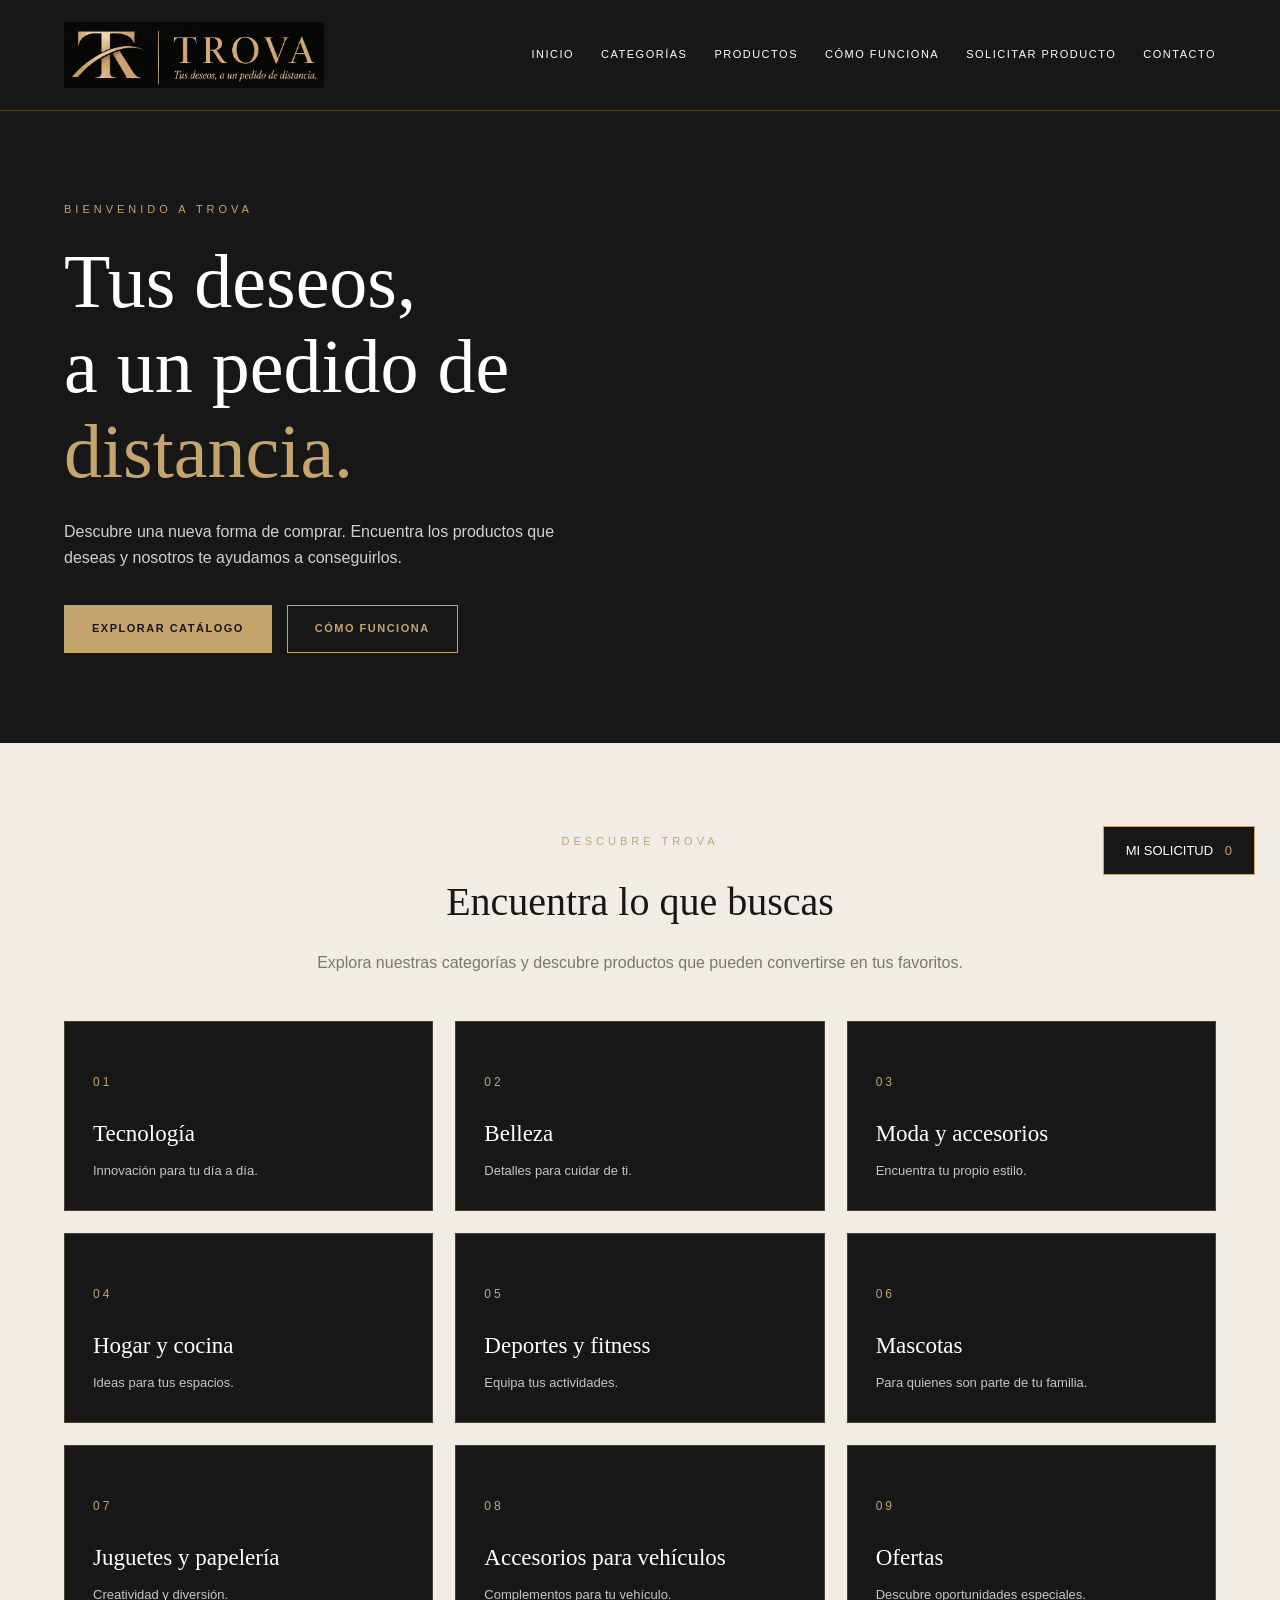
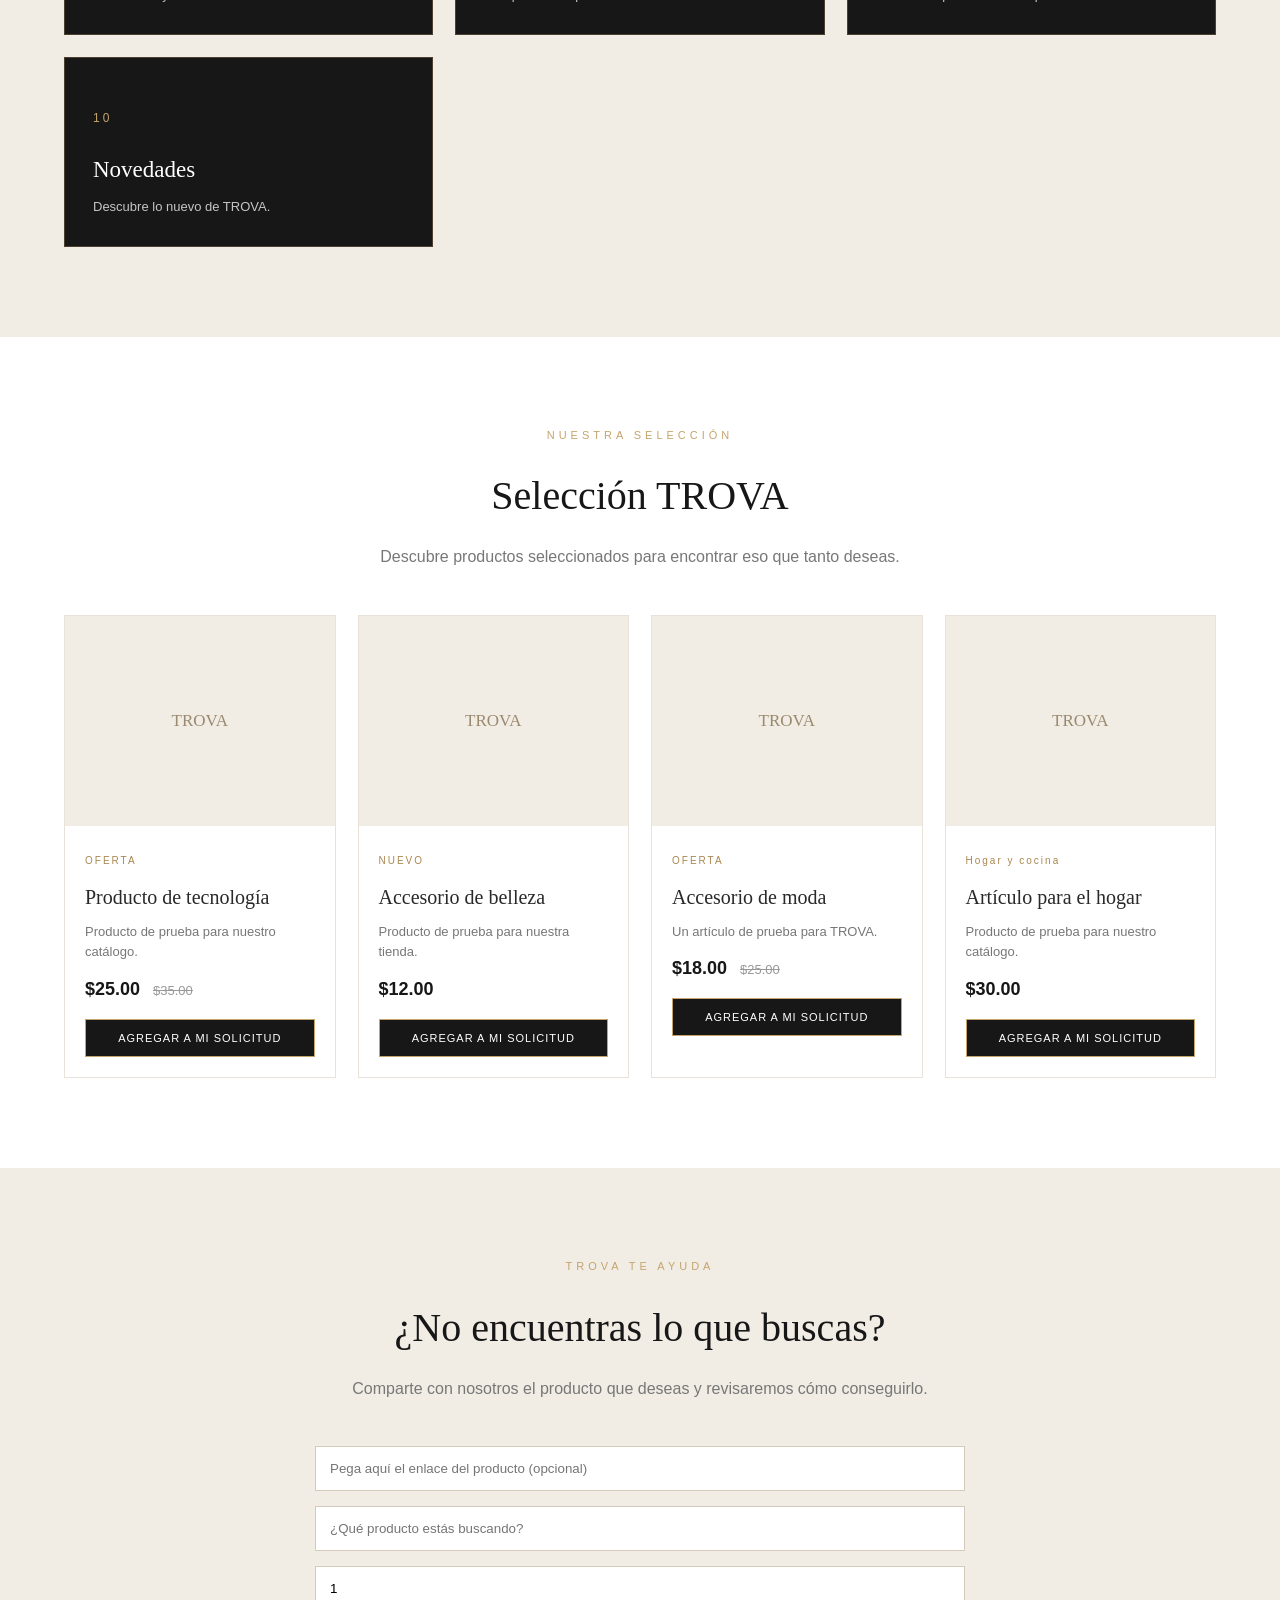
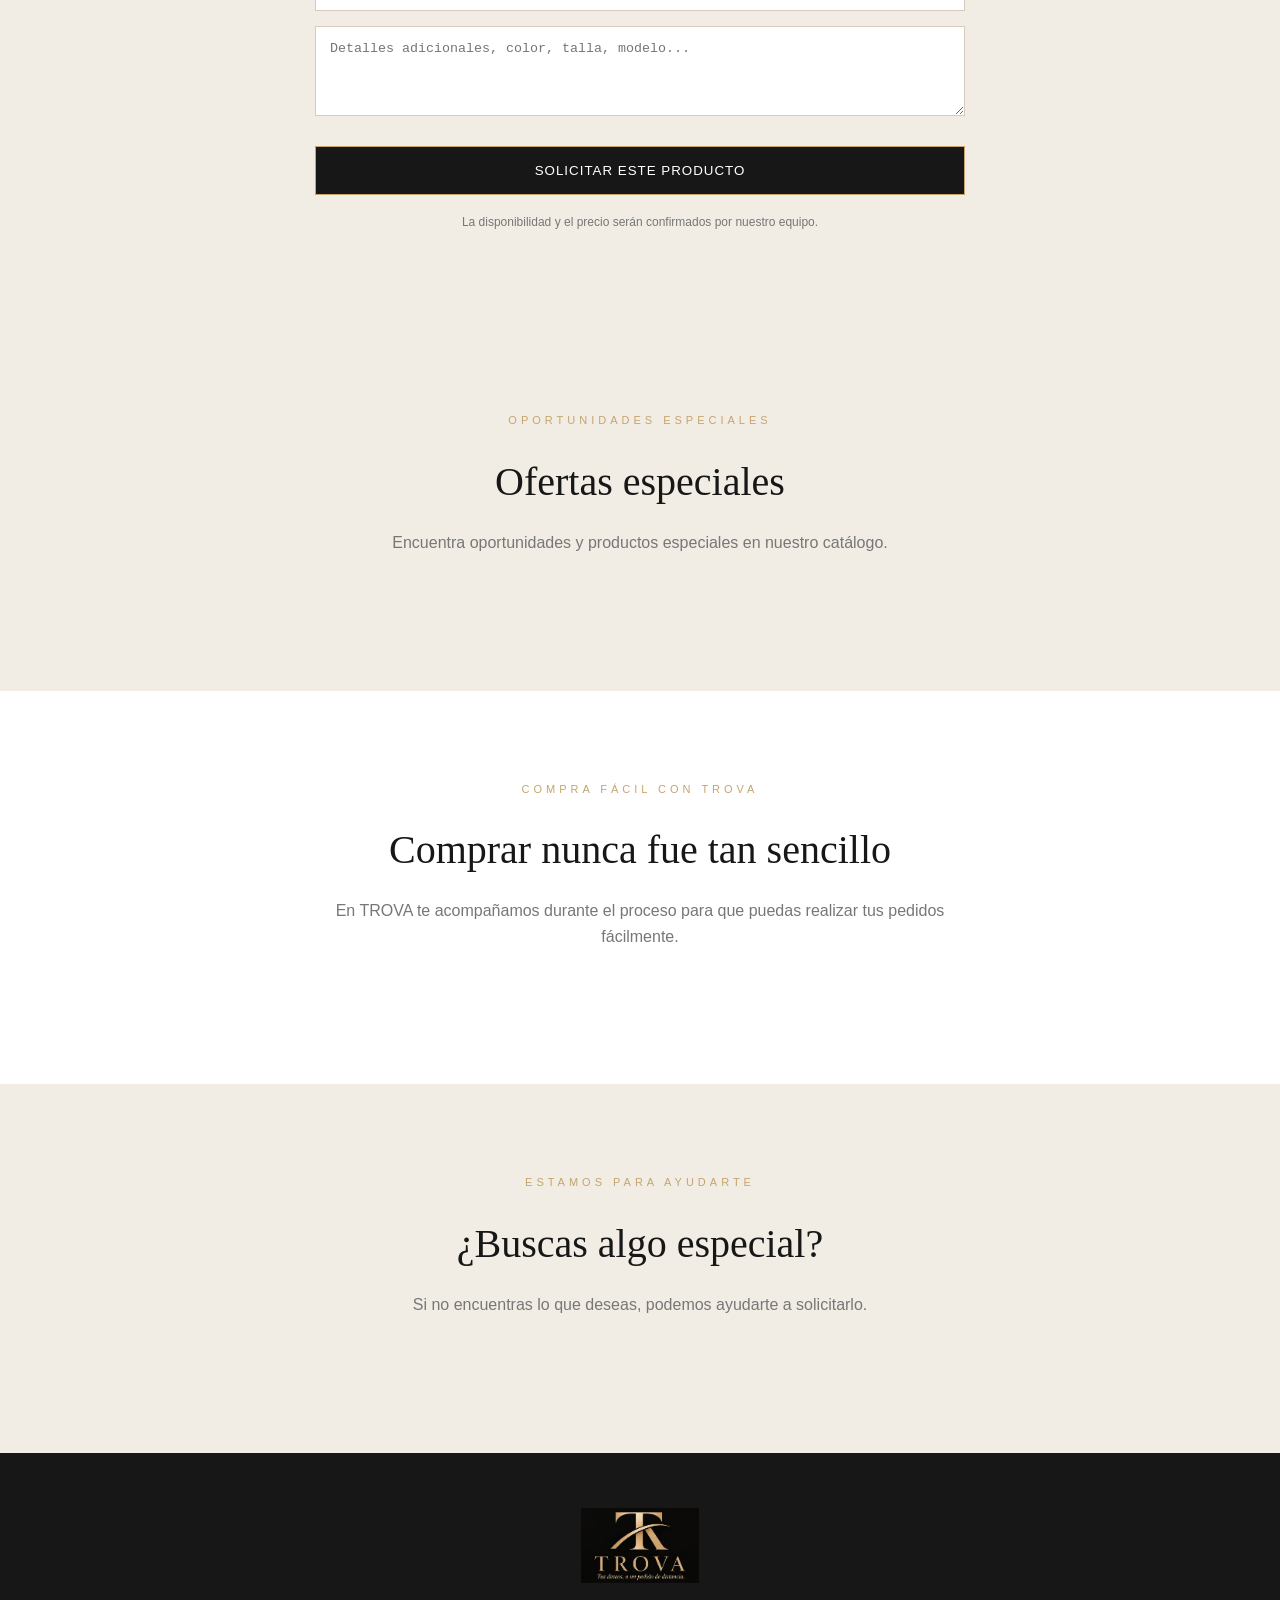
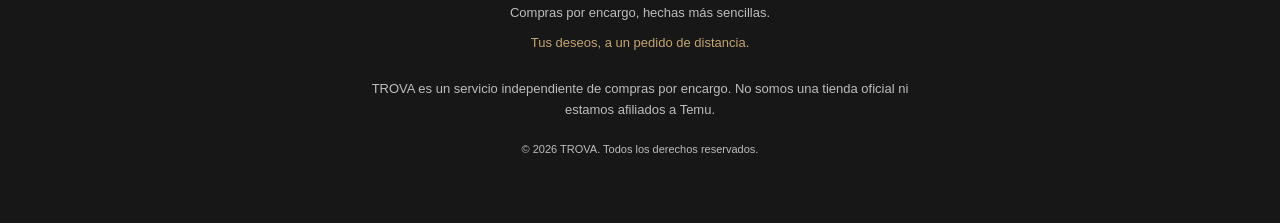
==== index.html @ 0fc74d9e "Add files via upload" ====
<!DOCTYPE html>
<html lang="es">

<head>
    <meta charset="UTF-8">
    <meta name="viewport" content="width=device-width, initial-scale=1.0">

    <title>TROVA | Tus deseos, a un pedido de distancia.</title>

    <meta name="description" content="TROVA hace realidad tus compras por encargo. Encuentra lo que deseas y nosotros te ayudamos a conseguirlo.">

    <meta name="theme-color" content="#171717">

    <link rel="stylesheet" href="css/style.css">

    <!-- SISTEMA PRINCIPAL -->
    <script src="js/main.js" defer></script>

    <!-- SOLICITUDES DE PRODUCTOS EXTERNOS -->
    <script src="js/solicitud-externa.js" defer></script>
</head>

<body>

    <!-- ENCABEZADO -->
    <header class="encabezado">

        <div class="contenedor encabezado-contenido">

            <a href="#inicio" class="logo">
                <img
                    class="logo-imagen"
                    src="assets/logos/logo-horizontal.jpeg"
                    alt="TROVA"
                >
            </a>

            <nav class="navegacion">

                <a href="#inicio">INICIO</a>

                <a href="#categorias">CATEGORÍAS</a>

                <a href="#productos">PRODUCTOS</a>

                <a href="#como-funciona">CÓMO FUNCIONA</a>

                <a href="#solicitar-producto">SOLICITAR PRODUCTO</a>

                <a href="#contacto">CONTACTO</a>

            </nav>

        </div>

    </header>


    <main>

        <!-- PORTADA PRINCIPAL -->
        <section class="portada" id="inicio">

            <div class="contenedor">

                <div class="portada-contenido">

                    <p class="portada-etiqueta">
                        BIENVENIDO A TROVA
                    </p>

                    <h1>
                        Tus deseos,<br>
                        a un pedido de <span>distancia.</span>
                    </h1>

                    <p class="portada-descripcion">
                        Descubre una nueva forma de comprar.
                        Encuentra los productos que deseas y
                        nosotros te ayudamos a conseguirlos.
                    </p>

                    <div class="portada-botones">

                        <a href="#categorias" class="boton boton-dorado">
                            EXPLORAR CATÁLOGO
                        </a>

                        <a href="#como-funciona" class="boton boton-contorno">
                            CÓMO FUNCIONA
                        </a>

                    </div>

                </div>

            </div>

        </section>


        <!-- CATEGORÍAS -->
        <section class="seccion seccion-crema" id="categorias">

            <div class="contenedor">

                <p class="etiqueta-seccion">
                    DESCUBRE TROVA
                </p>

                <h2 class="titulo-seccion">
                    Encuentra lo que buscas
                </h2>

                <p class="subtitulo-seccion">
                    Explora nuestras categorías y descubre
                    productos que pueden convertirse en tus favoritos.
                </p>

                <div class="categorias-contenido">

                    <a href="catalogo.html?categoria=tecnologia" class="categoria-card">
                        <span class="categoria-numero">01</span>
                        <h3>Tecnología</h3>
                        <p>Innovación para tu día a día.</p>
                    </a>

                    <a href="catalogo.html?categoria=belleza" class="categoria-card">
                        <span class="categoria-numero">02</span>
                        <h3>Belleza</h3>
                        <p>Detalles para cuidar de ti.</p>
                    </a>

                    <a href="catalogo.html?categoria=moda" class="categoria-card">
                        <span class="categoria-numero">03</span>
                        <h3>Moda y accesorios</h3>
                        <p>Encuentra tu propio estilo.</p>
                    </a>

                    <a href="catalogo.html?categoria=hogar" class="categoria-card">
                        <span class="categoria-numero">04</span>
                        <h3>Hogar y cocina</h3>
                        <p>Ideas para tus espacios.</p>
                    </a>

                    <a href="catalogo.html?categoria=deportes" class="categoria-card">
                        <span class="categoria-numero">05</span>
                        <h3>Deportes y fitness</h3>
                        <p>Equipa tus actividades.</p>
                    </a>

                    <a href="catalogo.html?categoria=mascotas" class="categoria-card">
                        <span class="categoria-numero">06</span>
                        <h3>Mascotas</h3>
                        <p>Para quienes son parte de tu familia.</p>
                    </a>

                    <a href="catalogo.html?categoria=juguetes" class="categoria-card">
                        <span class="categoria-numero">07</span>
                        <h3>Juguetes y papelería</h3>
                        <p>Creatividad y diversión.</p>
                    </a>

                    <a href="catalogo.html?categoria=vehiculos" class="categoria-card">
                        <span class="categoria-numero">08</span>
                        <h3>Accesorios para vehículos</h3>
                        <p>Complementos para tu vehículo.</p>
                    </a>

                    <a href="catalogo.html?categoria=ofertas" class="categoria-card">
                        <span class="categoria-numero">09</span>
                        <h3>Ofertas</h3>
                        <p>Descubre oportunidades especiales.</p>
                    </a>

                    <a href="catalogo.html?categoria=novedades" class="categoria-card">
                        <span class="categoria-numero">10</span>
                        <h3>Novedades</h3>
                        <p>Descubre lo nuevo de TROVA.</p>
                    </a>

                </div>

            </div>

        </section>


        <!-- PRODUCTOS DESTACADOS -->
        <section class="seccion" id="productos">

            <div class="contenedor">

                <p class="etiqueta-seccion">
                    NUESTRA SELECCIÓN
                </p>

                <h2 class="titulo-seccion">
                    Selección TROVA
                </h2>

                <p class="subtitulo-seccion">
                    Descubre productos seleccionados para encontrar
                    eso que tanto deseas.
                </p>

                <div class="productos-contenido"></div>

            </div>

        </section>


        <!-- OFERTAS -->
        <section class="seccion seccion-crema" id="ofertas">

            <div class="contenedor">

                <p class="etiqueta-seccion">
                    OPORTUNIDADES ESPECIALES
                </p>

                <h2 class="titulo-seccion">
                    Ofertas especiales
                </h2>

                <p class="subtitulo-seccion">
                    Encuentra oportunidades y productos especiales
                    en nuestro catálogo.
                </p>

                <div class="ofertas-contenido"></div>

            </div>

        </section>


        <!-- CÓMO FUNCIONA -->
        <section class="seccion" id="como-funciona">

            <div class="contenedor">

                <p class="etiqueta-seccion">
                    COMPRA FÁCIL CON TROVA
                </p>

                <h2 class="titulo-seccion">
                    Comprar nunca fue tan sencillo
                </h2>

                <p class="subtitulo-seccion">
                    En TROVA te acompañamos durante el proceso
                    para que puedas realizar tus pedidos fácilmente.
                </p>

                <div class="proceso-contenido"></div>

            </div>

        </section>


        <!-- CONTACTO -->
        <section class="seccion seccion-crema" id="contacto">

            <div class="contenedor">

                <p class="etiqueta-seccion">
                    ESTAMOS PARA AYUDARTE
                </p>

                <h2 class="titulo-seccion">
                    ¿Buscas algo especial?
                </h2>

                <p class="subtitulo-seccion">
                    Si no encuentras lo que deseas, podemos ayudarte
                    a solicitarlo.
                </p>

                <div class="contacto-contenido"></div>

            </div>

        </section>

    </main>


    <!-- PIE DE PÁGINA -->
    <footer class="pie-pagina">

        <div class="contenedor">

            <div class="pie-logo">

                <img
                    src="assets/logos/logo-secundario.jpeg"
                    alt="TROVA"
                >

            </div>

            <p>
                Compras por encargo, hechas más sencillas.
            </p>

            <p class="eslogan">
                Tus deseos, a un pedido de distancia.
            </p>

            <p class="aviso-comercial">
                TROVA es un servicio independiente de compras por encargo.
                No somos una tienda oficial ni estamos afiliados a Temu.
            </p>

            <p class="derechos">
                © 2026 TROVA. Todos los derechos reservados.
            </p>

        </div>

    </footer>

</body>

</html>
---- css/style.css ----
:root {
    --negro: #171717;
    --dorado: #C5A46D;
    --crema: #F1EDE5;
    --blanco: #FFFFFF;
    --texto: #292929;
    --gris: #777777;

    --fuente-principal: 'Segoe UI', Arial, sans-serif;
    --fuente-editorial: Georgia, serif;
}

* {
    margin: 0;
    padding: 0;
    box-sizing: border-box;
}

html {
    scroll-behavior: smooth;
}

body {
    font-family: var(--fuente-principal);
    background: var(--blanco);
    color: var(--texto);
    line-height: 1.6;
}

a {
    text-decoration: none;
    color: inherit;
}

img {
    max-width: 100%;
}

.contenedor {
    width: 90%;
    max-width: 1250px;
    margin: 0 auto;
}

/* ENCABEZADO */

.encabezado {
    background: var(--negro);
    color: var(--blanco);
    border-bottom: 1px solid rgba(197, 164, 109, 0.35);
    position: relative;
    z-index: 10;
}

.encabezado-contenido {
    min-height: 110px;
    display: flex;
    align-items: center;
    justify-content: space-between;
    gap: 30px;
}

/* LOGOTIPO */

.logo {
    display: flex;
    align-items: center;
    flex-shrink: 0;
}

.logo-imagen {
    display: block;
    width: 260px;
    max-width: 100%;
    height: 85px;
    object-fit: contain;
    object-position: left center;
}

/* NAVEGACIÓN */

.navegacion {
    display: flex;
    align-items: center;
    gap: 27px;
}

.navegacion a {
    font-size: 11px;
    letter-spacing: 1.5px;
    color: var(--blanco);
    transition: color 0.3s ease;
}

.navegacion a:hover {
    color: var(--dorado);
}

/* PORTADA */

.portada {
    background: var(--negro);
    color: var(--blanco);
    min-height: 570px;
    display: flex;
    align-items: center;
    padding: 90px 0;
}

.portada-contenido {
    max-width: 720px;
}

.portada-etiqueta,
.etiqueta-seccion {
    color: var(--dorado);
    font-size: 11px;
    letter-spacing: 4px;
    margin-bottom: 20px;
    text-align: center;
}

.portada-etiqueta {
    text-align: left;
}

.portada h1 {
    font-family: var(--fuente-editorial);
    font-size: clamp(43px, 6vw, 76px);
    font-weight: 400;
    line-height: 1.12;
    margin-bottom: 25px;
}

.portada h1 span {
    color: var(--dorado);
}

.portada-descripcion {
    color: #D0D0D0;
    font-size: 16px;
    max-width: 520px;
    margin-bottom: 35px;
}

.portada-botones {
    display: flex;
    flex-wrap: wrap;
    gap: 15px;
}

/* BOTONES */

.boton {
    display: inline-block;
    padding: 14px 27px;
    border: 1px solid var(--dorado);
    font-size: 11px;
    font-weight: 600;
    letter-spacing: 1.5px;
    transition: all 0.3s ease;
}

.boton-dorado {
    background: var(--dorado);
    color: var(--negro);
}

.boton-dorado:hover {
    background: transparent;
    color: var(--dorado);
}

.boton-contorno {
    color: var(--dorado);
    background: transparent;
}

.boton-contorno:hover {
    background: var(--dorado);
    color: var(--negro);
}

/* SECCIONES */

.seccion {
    padding: 90px 0;
}

.seccion-crema {
    background: var(--crema);
}

.titulo-seccion {
    font-family: var(--fuente-editorial);
    font-size: 40px;
    font-weight: 400;
    text-align: center;
    color: var(--negro);
    margin-bottom: 16px;
}

.subtitulo-seccion {
    color: var(--gris);
    text-align: center;
    max-width: 650px;
    margin: 0 auto 45px;
}

/* CATEGORÍAS */

.categorias-contenido {
    display: grid;
    grid-template-columns: repeat(3, 1fr);
    gap: 22px;
}

.categoria-card {
    display: flex;
    flex-direction: column;
    justify-content: flex-end;
    min-height: 190px;
    padding: 28px;
    background: var(--negro);
    color: var(--blanco);
    border: 1px solid rgba(197, 164, 109, 0.3);
    transition: transform 0.3s ease, border-color 0.3s ease;
}

.categoria-card:hover {
    transform: translateY(-5px);
    border-color: var(--dorado);
}

.categoria-numero {
    color: var(--dorado);
    font-size: 12px;
    letter-spacing: 3px;
    margin-bottom: 24px;
}

.categoria-card h3 {
    font-family: var(--fuente-editorial);
    font-size: 23px;
    font-weight: 400;
    margin-bottom: 8px;
}

.categoria-card p {
    color: #C5C5C5;
    font-size: 13px;
}

/* PRODUCTOS Y OFERTAS */

.productos-contenido,
.ofertas-contenido,
.proceso-contenido,
.contacto-contenido {
    width: 100%;
}

/* PIE DE PÁGINA */

.pie-pagina {
    background: var(--negro);
    color: var(--blanco);
    padding: 55px 0;
    text-align: center;
}

.pie-logo {
    margin-bottom: 20px;
}

.pie-logo img {
    display: block;
    max-width: 190px;
    max-height: 75px;
    width: auto;
    margin: 0 auto;
    object-fit: contain;
}

.pie-pagina p {
    color: #BDBDBD;
    font-size: 13px;
    margin-bottom: 10px;
}

.pie-pagina .eslogan {
    color: var(--dorado);
    margin-bottom: 25px;
}

.pie-pagina .aviso-comercial {
    max-width: 550px;
    margin: 0 auto 20px;
}

.pie-pagina .derechos {
    font-size: 11px;
}

/* TABLETS Y CELULARES */

@media (max-width: 768px) {

    .encabezado-contenido {
        flex-direction: column;
        justify-content: center;
        padding: 18px 0;
        gap: 18px;
    }

    .logo-imagen {
        width: 210px;
        height: 70px;
    }

    .navegacion {
        justify-content: center;
        flex-wrap: wrap;
        gap: 14px 20px;
    }

    .navegacion a {
        font-size: 10px;
    }

    .portada {
        min-height: 480px;
        padding: 65px 0;
    }

    .portada h1 {
        font-size: 43px;
    }

    .portada-botones {
        flex-direction: column;
        align-items: flex-start;
    }

    .seccion {
        padding: 65px 0;
    }

    .titulo-seccion {
        font-size: 31px;
    }

    .categorias-contenido {
        grid-template-columns: repeat(2, 1fr);
        gap: 14px;
    }

    .categoria-card {
        min-height: 165px;
        padding: 20px;
    }

    .categoria-card h3 {
        font-size: 19px;
    }
}

@media (max-width: 420px) {

    .portada h1 {
        font-size: 36px;
    }

    .navegacion {
        gap: 12px;
    }

    .categorias-contenido {
        grid-template-columns: 1fr;
    }
}
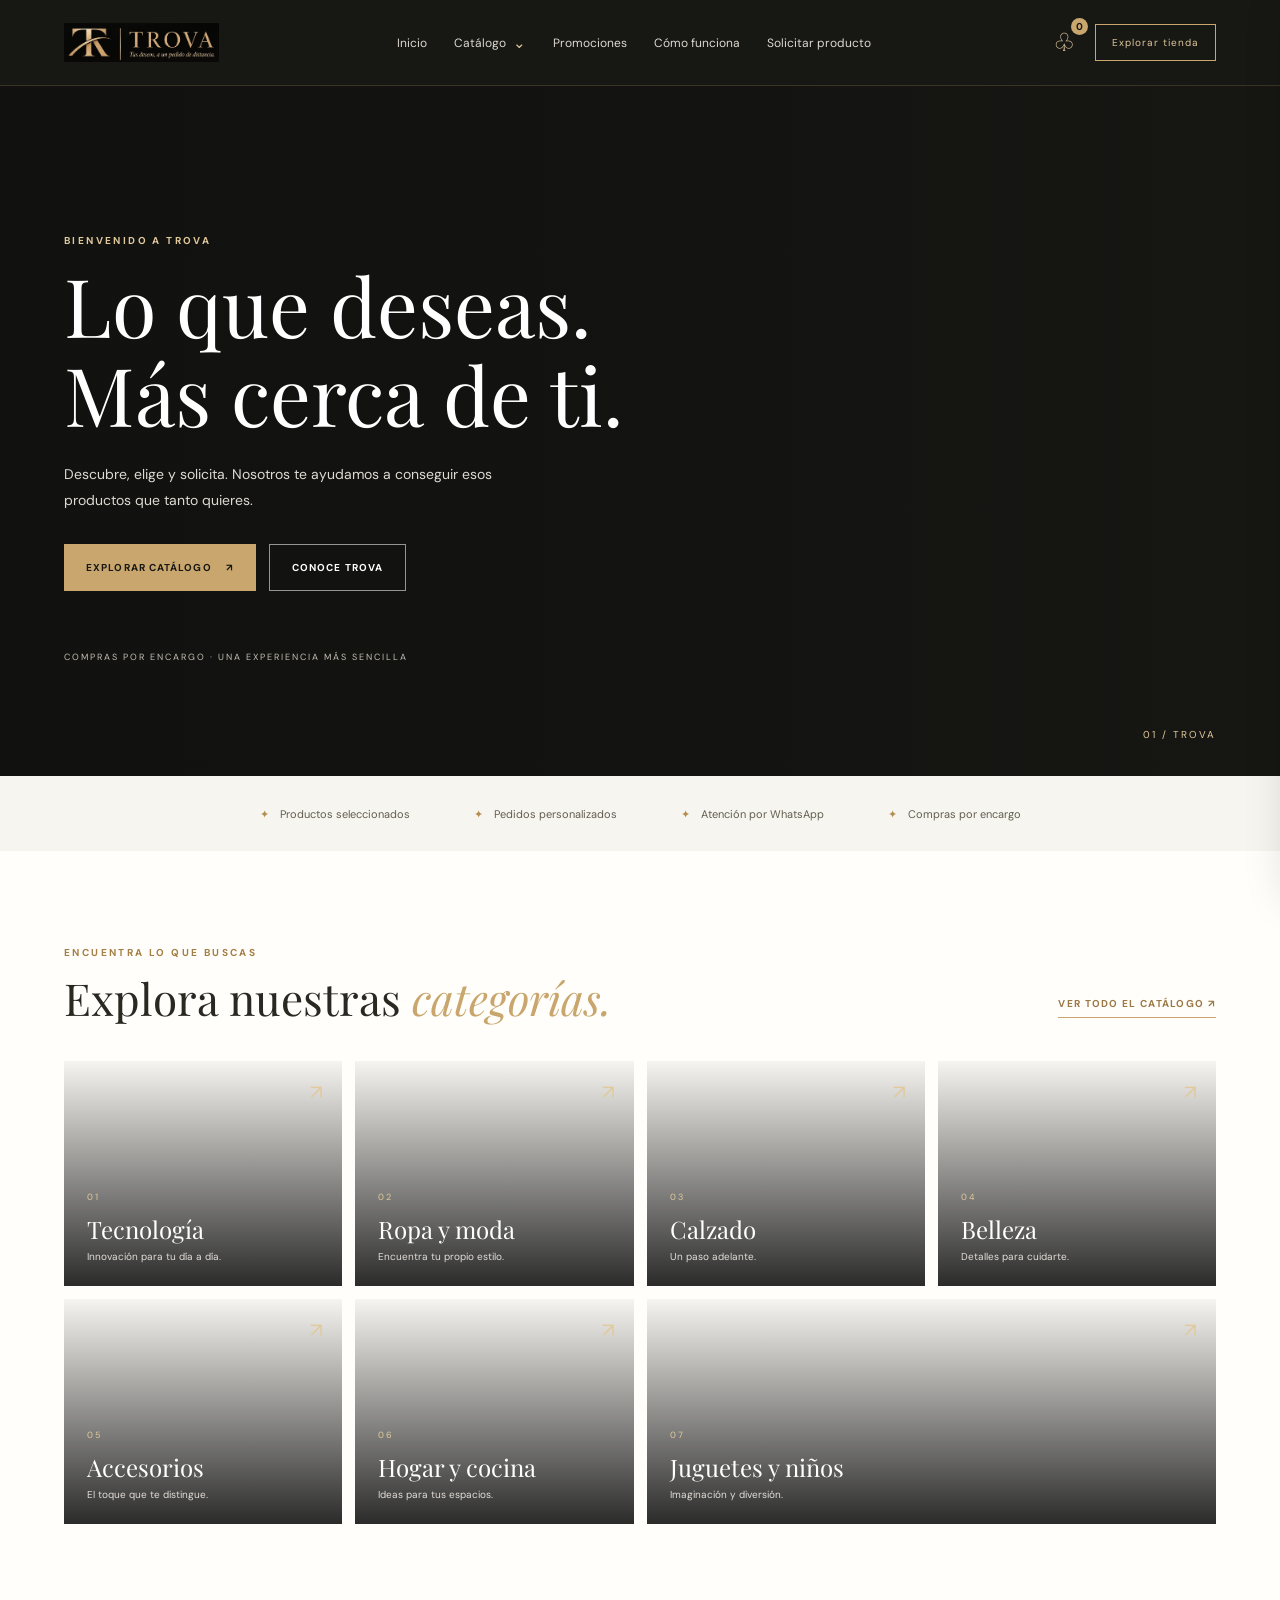
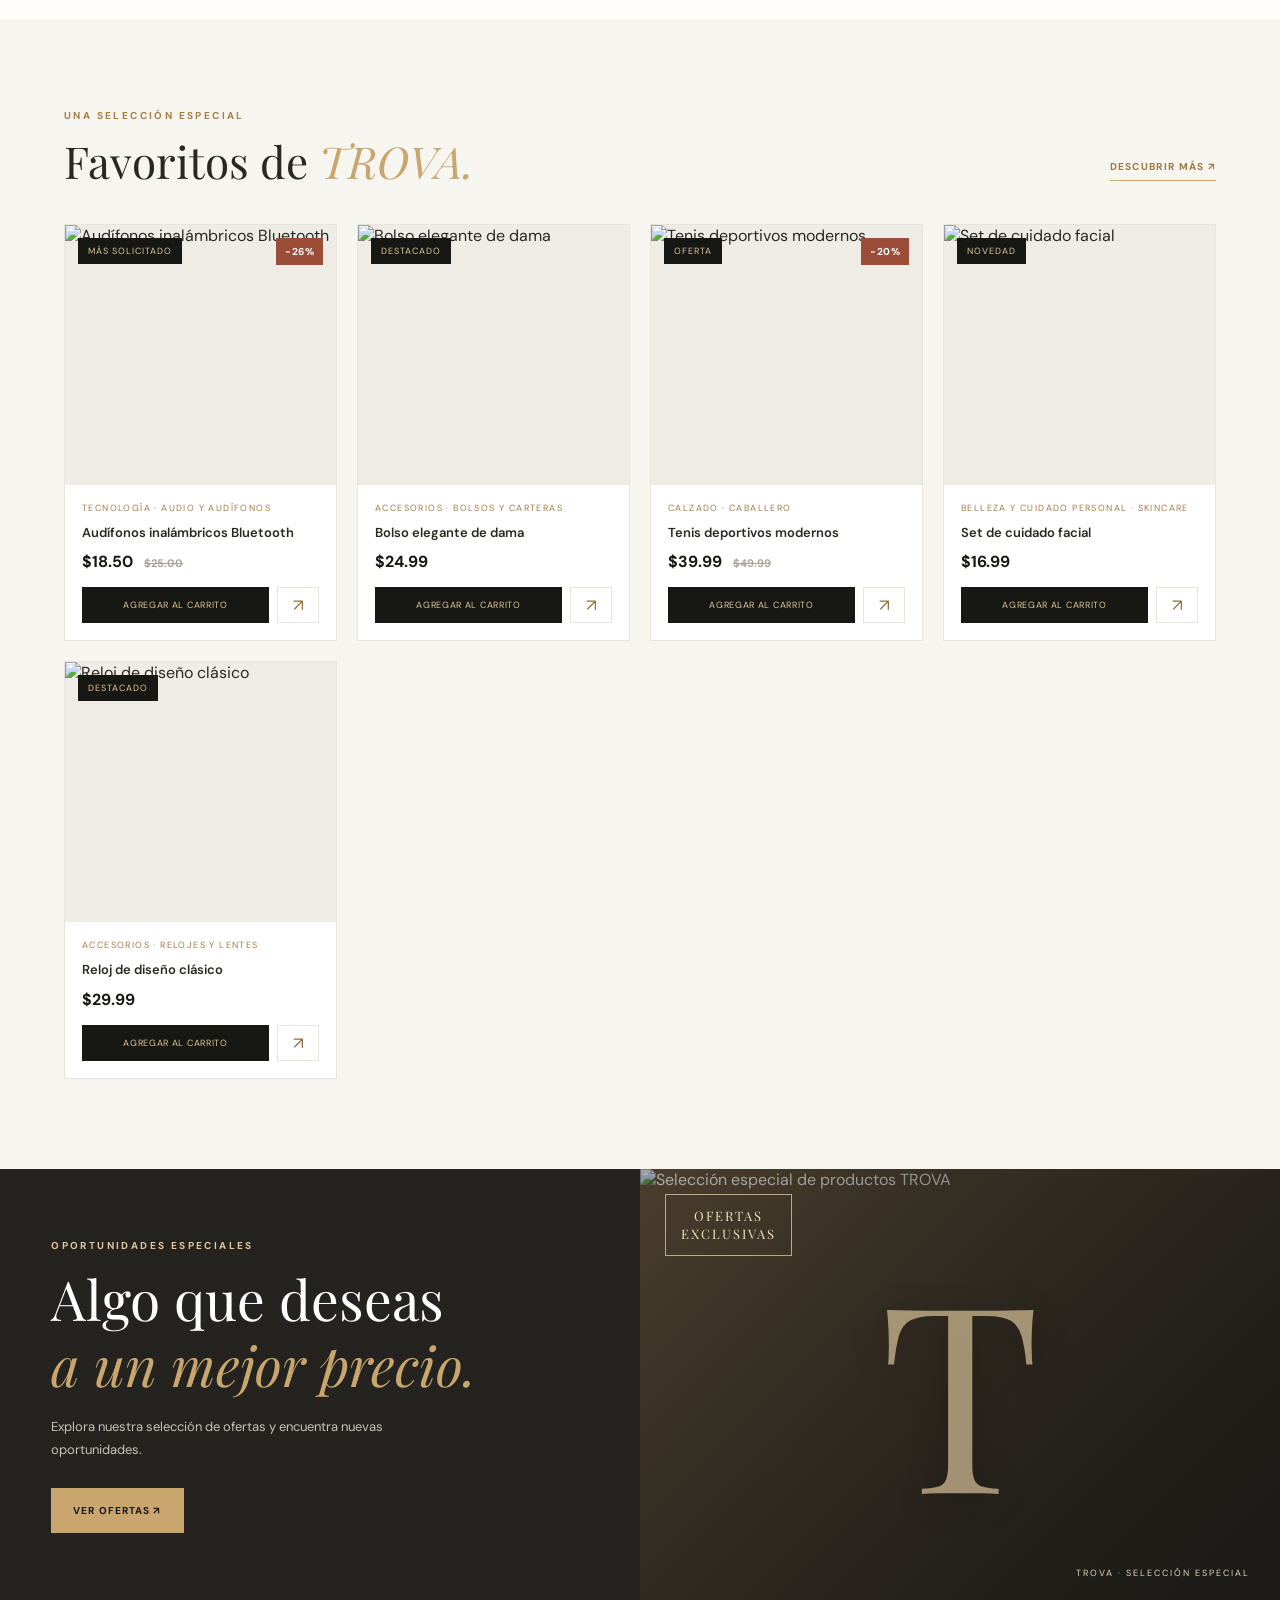
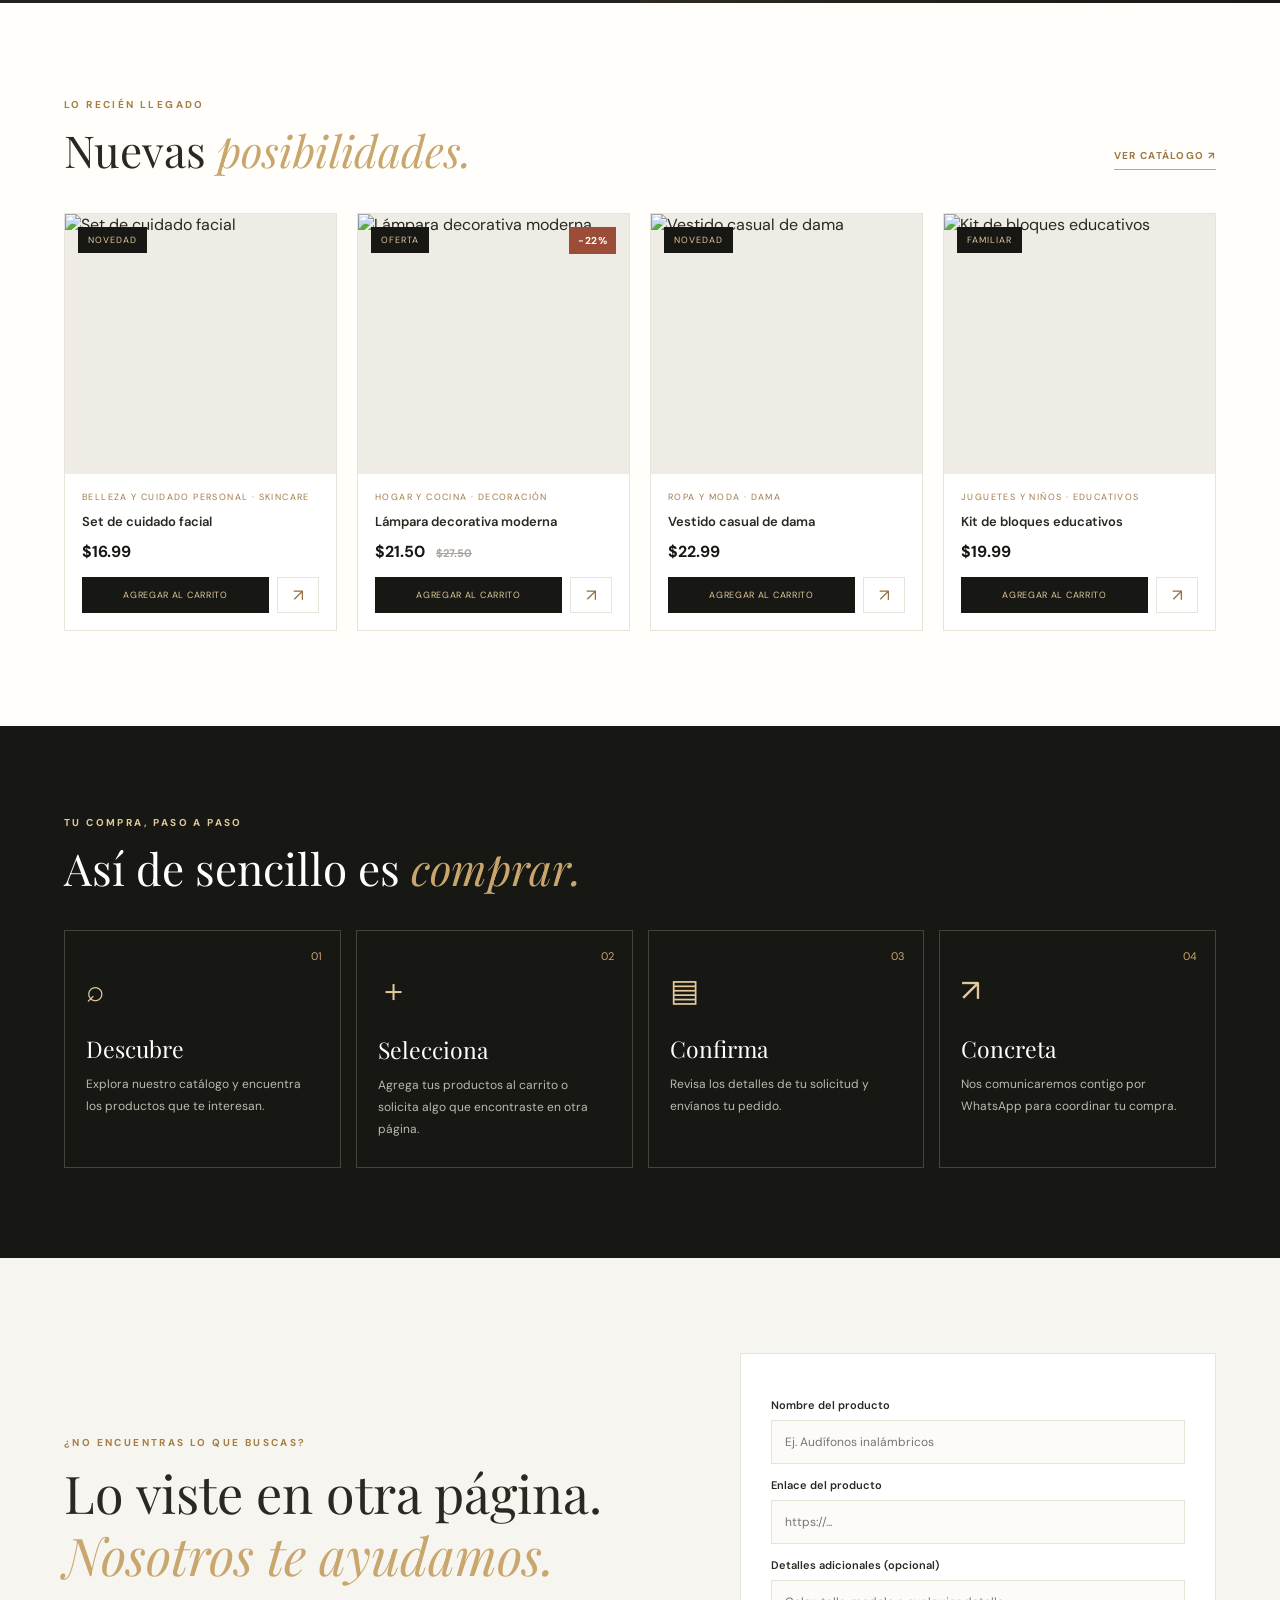
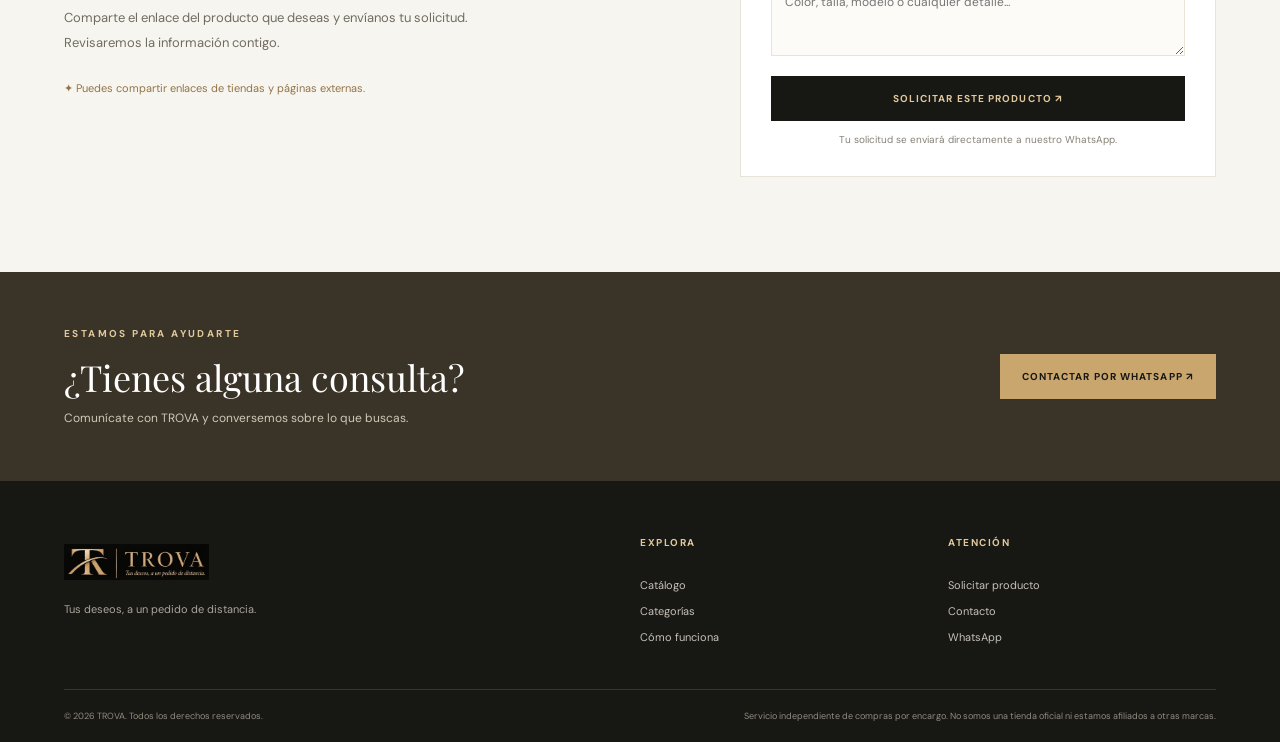
==== commit f81fa6e8: "Add files via upload" ====
--- a/index.html
+++ b/index.html
@@ -1,330 +1,269 @@
-
-
-<!DOCTYPE html>
-<html lang="es">
-
-<head>
-    <meta charset="UTF-8">
-    <meta name="viewport" content="width=device-width, initial-scale=1.0">
-
-    <title>TROVA | Tus deseos, a un pedido de distancia.</title>
-
-    <meta name="description" content="TROVA hace realidad tus compras por encargo. Encuentra lo que deseas y nosotros te ayudamos a conseguirlo.">
-
-    <meta name="theme-color" content="#171717">
-
-    <link rel="stylesheet" href="css/style.css">
-
-    <!-- SISTEMA PRINCIPAL -->
-    <script src="js/main.js" defer></script>
-
-    <!-- SOLICITUDES DE PRODUCTOS EXTERNOS -->
-    <script src="js/solicitud-externa.js" defer></script>
-</head>
-
-<body>
-
-    <!-- ENCABEZADO -->
-    <header class="encabezado">
-
-        <div class="contenedor encabezado-contenido">
-
-            <a href="#inicio" class="logo">
-                <img
-                    class="logo-imagen"
-                    src="assets/logos/logo-horizontal.jpeg"
-                    alt="TROVA"
-                >
-            </a>
-
-            <nav class="navegacion">
-
-                <a href="#inicio">INICIO</a>
-
-                <a href="#categorias">CATEGORÍAS</a>
-
-                <a href="#productos">PRODUCTOS</a>
-
-                <a href="#como-funciona">CÓMO FUNCIONA</a>
-
-                <a href="#solicitar-producto">SOLICITAR PRODUCTO</a>
-
-                <a href="#contacto">CONTACTO</a>
-
-            </nav>
-
-        </div>
-
-    </header>
-
-
-    <main>
-
-        <!-- PORTADA PRINCIPAL -->
-        <section class="portada" id="inicio">
-
-            <div class="contenedor">
-
-                <div class="portada-contenido">
-
-                    <p class="portada-etiqueta">
-                        BIENVENIDO A TROVA
-                    </p>
-
-                    <h1>
-                        Tus deseos,<br>
-                        a un pedido de <span>distancia.</span>
-                    </h1>
-
-                    <p class="portada-descripcion">
-                        Descubre una nueva forma de comprar.
-                        Encuentra los productos que deseas y
-                        nosotros te ayudamos a conseguirlos.
-                    </p>
-
-                    <div class="portada-botones">
-
-                        <a href="#categorias" class="boton boton-dorado">
-                            EXPLORAR CATÁLOGO
-                        </a>
-
-                        <a href="#como-funciona" class="boton boton-contorno">
-                            CÓMO FUNCIONA
-                        </a>
-
-                    </div>
-
-                </div>
-
-            </div>
-
-        </section>
-
-
-        <!-- CATEGORÍAS -->
-        <section class="seccion seccion-crema" id="categorias">
-
-            <div class="contenedor">
-
-                <p class="etiqueta-seccion">
-                    DESCUBRE TROVA
-                </p>
-
-                <h2 class="titulo-seccion">
-                    Encuentra lo que buscas
-                </h2>
-
-                <p class="subtitulo-seccion">
-                    Explora nuestras categorías y descubre
-                    productos que pueden convertirse en tus favoritos.
-                </p>
-
-                <div class="categorias-contenido">
-
-                    <a href="catalogo.html?categoria=tecnologia" class="categoria-card">
-                        <span class="categoria-numero">01</span>
-                        <h3>Tecnología</h3>
-                        <p>Innovación para tu día a día.</p>
-                    </a>
-
-                    <a href="catalogo.html?categoria=belleza" class="categoria-card">
-                        <span class="categoria-numero">02</span>
-                        <h3>Belleza</h3>
-                        <p>Detalles para cuidar de ti.</p>
-                    </a>
-
-                    <a href="catalogo.html?categoria=moda" class="categoria-card">
-                        <span class="categoria-numero">03</span>
-                        <h3>Moda y accesorios</h3>
-                        <p>Encuentra tu propio estilo.</p>
-                    </a>
-
-                    <a href="catalogo.html?categoria=hogar" class="categoria-card">
-                        <span class="categoria-numero">04</span>
-                        <h3>Hogar y cocina</h3>
-                        <p>Ideas para tus espacios.</p>
-                    </a>
-
-                    <a href="catalogo.html?categoria=deportes" class="categoria-card">
-                        <span class="categoria-numero">05</span>
-                        <h3>Deportes y fitness</h3>
-                        <p>Equipa tus actividades.</p>
-                    </a>
-
-                    <a href="catalogo.html?categoria=mascotas" class="categoria-card">
-                        <span class="categoria-numero">06</span>
-                        <h3>Mascotas</h3>
-                        <p>Para quienes son parte de tu familia.</p>
-                    </a>
-
-                    <a href="catalogo.html?categoria=juguetes" class="categoria-card">
-                        <span class="categoria-numero">07</span>
-                        <h3>Juguetes y papelería</h3>
-                        <p>Creatividad y diversión.</p>
-                    </a>
-
-                    <a href="catalogo.html?categoria=vehiculos" class="categoria-card">
-                        <span class="categoria-numero">08</span>
-                        <h3>Accesorios para vehículos</h3>
-                        <p>Complementos para tu vehículo.</p>
-                    </a>
-
-                    <a href="catalogo.html?categoria=ofertas" class="categoria-card">
-                        <span class="categoria-numero">09</span>
-                        <h3>Ofertas</h3>
-                        <p>Descubre oportunidades especiales.</p>
-                    </a>
-
-                    <a href="catalogo.html?categoria=novedades" class="categoria-card">
-                        <span class="categoria-numero">10</span>
-                        <h3>Novedades</h3>
-                        <p>Descubre lo nuevo de TROVA.</p>
-                    </a>
-
-                </div>
-
-            </div>
-
-        </section>
-
-
-        <!-- PRODUCTOS DESTACADOS -->
-        <section class="seccion" id="productos">
-
-            <div class="contenedor">
-
-                <p class="etiqueta-seccion">
-                    NUESTRA SELECCIÓN
-                </p>
-
-                <h2 class="titulo-seccion">
-                    Selección TROVA
-                </h2>
-
-                <p class="subtitulo-seccion">
-                    Descubre productos seleccionados para encontrar
-                    eso que tanto deseas.
-                </p>
-
-                <div class="productos-contenido"></div>
-
-            </div>
-
-        </section>
-
-
-        <!-- OFERTAS -->
-        <section class="seccion seccion-crema" id="ofertas">
-
-            <div class="contenedor">
-
-                <p class="etiqueta-seccion">
-                    OPORTUNIDADES ESPECIALES
-                </p>
-
-                <h2 class="titulo-seccion">
-                    Ofertas especiales
-                </h2>
-
-                <p class="subtitulo-seccion">
-                    Encuentra oportunidades y productos especiales
-                    en nuestro catálogo.
-                </p>
-
-                <div class="ofertas-contenido"></div>
-
-            </div>
-
-        </section>
-
-
-        <!-- CÓMO FUNCIONA -->
-        <section class="seccion" id="como-funciona">
-
-            <div class="contenedor">
-
-                <p class="etiqueta-seccion">
-                    COMPRA FÁCIL CON TROVA
-                </p>
-
-                <h2 class="titulo-seccion">
-                    Comprar nunca fue tan sencillo
-                </h2>
-
-                <p class="subtitulo-seccion">
-                    En TROVA te acompañamos durante el proceso
-                    para que puedas realizar tus pedidos fácilmente.
-                </p>
-
-                <div class="proceso-contenido"></div>
-
-            </div>
-
-        </section>
-
-
-        <!-- CONTACTO -->
-        <section class="seccion seccion-crema" id="contacto">
-
-            <div class="contenedor">
-
-                <p class="etiqueta-seccion">
-                    ESTAMOS PARA AYUDARTE
-                </p>
-
-                <h2 class="titulo-seccion">
-                    ¿Buscas algo especial?
-                </h2>
-
-                <p class="subtitulo-seccion">
-                    Si no encuentras lo que deseas, podemos ayudarte
-                    a solicitarlo.
-                </p>
-
-                <div class="contacto-contenido"></div>
-
-            </div>
-
-        </section>
-
-    </main>
-
-
-    <!-- PIE DE PÁGINA -->
-    <footer class="pie-pagina">
-
-        <div class="contenedor">
-
-            <div class="pie-logo">
-
-                <img
-                    src="assets/logos/logo-secundario.jpeg"
-                    alt="TROVA"
-                >
-
-            </div>
-
-            <p>
-                Compras por encargo, hechas más sencillas.
-            </p>
-
-            <p class="eslogan">
-                Tus deseos, a un pedido de distancia.
-            </p>
-
-            <p class="aviso-comercial">
-                TROVA es un servicio independiente de compras por encargo.
-                No somos una tienda oficial ni estamos afiliados a Temu.
-            </p>
-
-            <p class="derechos">
-                © 2026 TROVA. Todos los derechos reservados.
-            </p>
-
-        </div>
-
-    </footer>
-
-</body>
-
-</html>
+
+<!DOCTYPE html>
+<html lang="es">
+<head>
+    <meta charset="UTF-8">
+    <meta name="viewport" content="width=device-width, initial-scale=1.0">
+    <title>TROVA | Tus deseos, a un pedido de distancia</title>
+    <meta name="description" content="Encuentra tus productos favoritos y solicita tus compras por encargo con TROVA.">
+    <meta name="theme-color" content="#171714">
+    <link rel="stylesheet" href="css/style.css">
+    <script src="js/main.js" defer></script>
+</head>
+<body>
+
+<header class="site-header">
+    <a href="index.html" class="brand">
+        <img src="assets/logos/logo-horizontal.jpeg" alt="TROVA">
+    </a>
+
+    <nav class="main-nav" aria-label="Navegación principal">
+        <a href="index.html" class="nav-home">Inicio</a>
+        <div class="nav-dropdown">
+            <a href="catalogo.html" class="nav-dropdown-trigger">Catálogo <span>⌄</span></a>
+            <div class="nav-dropdown-menu">
+                <div class="dropdown-heading">EXPLORA TROVA</div>
+                <a href="catalogo.html?categoria=tecnologia">Tecnología</a>
+                <a href="catalogo.html?categoria=ropa">Ropa</a>
+                <a href="catalogo.html?categoria=calzado">Calzado</a>
+                <a href="catalogo.html?categoria=belleza">Belleza y cuidado</a>
+                <a href="catalogo.html?categoria=accesorios">Accesorios</a>
+                <a href="catalogo.html?categoria=hogar">Hogar y cocina</a>
+                <a href="catalogo.html?categoria=juguetes">Juguetes y niños</a>
+                <a class="dropdown-highlight" href="catalogo.html?ofertas=1">Ofertas especiales ↗</a>
+            </div>
+        </div>
+        <a href="catalogo.html?ofertas=1">Promociones</a>
+        <a href="index.html#como-funciona">Cómo funciona</a>
+        <a href="index.html#solicitar">Solicitar producto</a>
+    </nav>
+
+    <div class="header-tools">
+        <button class="icon-button" id="openCart" aria-label="Abrir carrito">
+            ♧ <span class="cart-counter" id="cartCounter">0</span>
+        </button>
+        <a href="catalogo.html" class="header-cta">Explorar tienda</a>
+        <button class="mobile-nav-toggle" id="mobileNavToggle" aria-label="Abrir menú">☰</button>
+    </div>
+</header>
+
+<main>
+
+    <section class="hero">
+        <div class="hero-image"></div>
+        <div class="hero-overlay"></div>
+
+        <div class="hero-content container">
+            <p class="eyebrow light">BIENVENIDO A TROVA</p>
+            <h1>Lo que deseas.<br><span>Más cerca de ti.</span></h1>
+            <p class="hero-description">
+                Descubre, elige y solicita. Nosotros te ayudamos
+                a conseguir esos productos que tanto quieres.
+            </p>
+            <div class="hero-actions">
+                <a href="catalogo.html" class="btn btn-gold">EXPLORAR CATÁLOGO <span>↗</span></a>
+                <a href="#como-funciona" class="btn btn-outline-light">CONOCE TROVA</a>
+            </div>
+            <div class="hero-note">COMPRAS POR ENCARGO · UNA EXPERIENCIA MÁS SENCILLA</div>
+        </div>
+
+        <div class="hero-index">01 / TROVA</div>
+    </section>
+
+    <section class="benefit-strip">
+        <div><span>✦</span> Productos seleccionados</div>
+        <div><span>✦</span> Pedidos personalizados</div>
+        <div><span>✦</span> Atención por WhatsApp</div>
+        <div><span>✦</span> Compras por encargo</div>
+    </section>
+
+    <section class="section container" id="categorias">
+        <div class="section-heading">
+            <div>
+                <p class="eyebrow">ENCUENTRA LO QUE BUSCAS</p>
+                <h2>Explora nuestras <em>categorías.</em></h2>
+            </div>
+            <a href="catalogo.html" class="text-link">VER TODO EL CATÁLOGO ↗</a>
+        </div>
+
+        <div class="category-grid">
+            <a class="category-tile category-tech" href="catalogo.html?categoria=tecnologia">
+                <div><span>01</span><h3>Tecnología</h3><p>Innovación para tu día a día.</p></div>
+                <b>↗</b>
+            </a>
+            <a class="category-tile category-fashion" href="catalogo.html?categoria=ropa">
+                <div><span>02</span><h3>Ropa y moda</h3><p>Encuentra tu propio estilo.</p></div>
+                <b>↗</b>
+            </a>
+            <a class="category-tile category-shoes" href="catalogo.html?categoria=calzado">
+                <div><span>03</span><h3>Calzado</h3><p>Un paso adelante.</p></div>
+                <b>↗</b>
+            </a>
+            <a class="category-tile category-beauty" href="catalogo.html?categoria=belleza">
+                <div><span>04</span><h3>Belleza</h3><p>Detalles para cuidarte.</p></div>
+                <b>↗</b>
+            </a>
+            <a class="category-tile category-accessories" href="catalogo.html?categoria=accesorios">
+                <div><span>05</span><h3>Accesorios</h3><p>El toque que te distingue.</p></div>
+                <b>↗</b>
+            </a>
+            <a class="category-tile category-home" href="catalogo.html?categoria=hogar">
+                <div><span>06</span><h3>Hogar y cocina</h3><p>Ideas para tus espacios.</p></div>
+                <b>↗</b>
+            </a>
+            <a class="category-tile category-kids" href="catalogo.html?categoria=juguetes">
+                <div><span>07</span><h3>Juguetes y niños</h3><p>Imaginación y diversión.</p></div>
+                <b>↗</b>
+            </a>
+        </div>
+    </section>
+
+    <section class="featured-section">
+        <div class="container">
+            <div class="section-heading">
+                <div>
+                    <p class="eyebrow">UNA SELECCIÓN ESPECIAL</p>
+                    <h2>Favoritos de <em>TROVA.</em></h2>
+                </div>
+                <a href="catalogo.html" class="text-link">DESCUBRIR MÁS ↗</a>
+            </div>
+            <div class="product-grid" id="featuredProducts"></div>
+        </div>
+    </section>
+
+    <section class="promo-section">
+        <div class="promo-copy">
+            <p class="eyebrow light">OPORTUNIDADES ESPECIALES</p>
+            <h2>Algo que deseas<br><em>a un mejor precio.</em></h2>
+            <p>Explora nuestra selección de ofertas y encuentra nuevas oportunidades.</p>
+            <a href="catalogo.html?ofertas=1" class="btn btn-gold">VER OFERTAS ↗</a>
+        </div>
+        <div class="promo-art">
+            <img src="https://images.unsplash.com/photo-1441986300917-64674bd600d8?auto=format&fit=crop&w=1200&q=85"
+                 alt="Selección especial de productos TROVA" loading="lazy">
+            <div class="promo-art-overlay"></div>
+            <span class="promo-symbol">T</span>
+            <span class="promo-caption">TROVA · SELECCIÓN ESPECIAL</span>
+            <span class="promo-stamp">OFERTAS<br>EXCLUSIVAS</span>
+        </div>
+    </section>
+
+    <section class="section container">
+        <div class="section-heading">
+            <div>
+                <p class="eyebrow">LO RECIÉN LLEGADO</p>
+                <h2>Nuevas <em>posibilidades.</em></h2>
+            </div>
+            <a href="catalogo.html" class="text-link">VER CATÁLOGO ↗</a>
+        </div>
+        <div class="product-grid" id="newProducts"></div>
+    </section>
+
+    <section class="how-section" id="como-funciona">
+        <div class="container">
+            <div class="section-heading">
+                <div>
+                    <p class="eyebrow light">TU COMPRA, PASO A PASO</p>
+                    <h2>Así de sencillo es <em>comprar.</em></h2>
+                </div>
+            </div>
+            <div class="steps-grid">
+                <article class="step-card">
+                    <span>01</span><div class="step-icon">⌕</div>
+                    <h3>Descubre</h3>
+                    <p>Explora nuestro catálogo y encuentra los productos que te interesan.</p>
+                </article>
+                <article class="step-card">
+                    <span>02</span><div class="step-icon">＋</div>
+                    <h3>Selecciona</h3>
+                    <p>Agrega tus productos al carrito o solicita algo que encontraste en otra página.</p>
+                </article>
+                <article class="step-card">
+                    <span>03</span><div class="step-icon">▤</div>
+                    <h3>Confirma</h3>
+                    <p>Revisa los detalles de tu solicitud y envíanos tu pedido.</p>
+                </article>
+                <article class="step-card">
+                    <span>04</span><div class="step-icon">↗</div>
+                    <h3>Concreta</h3>
+                    <p>Nos comunicaremos contigo por WhatsApp para coordinar tu compra.</p>
+                </article>
+            </div>
+        </div>
+    </section>
+
+    <section class="request-section" id="solicitar">
+        <div class="container request-layout">
+            <div class="request-copy">
+                <p class="eyebrow">¿NO ENCUENTRAS LO QUE BUSCAS?</p>
+                <h2>Lo viste en otra página.<br><em>Nosotros te ayudamos.</em></h2>
+                <p>
+                    Comparte el enlace del producto que deseas y envíanos
+                    tu solicitud. Revisaremos la información contigo.
+                </p>
+                <div class="request-note">✦ Puedes compartir enlaces de tiendas y páginas externas.</div>
+            </div>
+
+            <form class="request-form" id="externalProductForm">
+                <label for="externalName">Nombre del producto</label>
+                <input id="externalName" name="product" type="text" placeholder="Ej. Audífonos inalámbricos" required>
+
+                <label for="externalLink">Enlace del producto</label>
+                <input id="externalLink" name="link" type="url" placeholder="https://..." required>
+
+                <label for="externalDetails">Detalles adicionales (opcional)</label>
+                <textarea id="externalDetails" name="details" rows="3" placeholder="Color, talla, modelo o cualquier detalle..."></textarea>
+
+                <button class="btn btn-dark btn-full" type="submit">SOLICITAR ESTE PRODUCTO ↗</button>
+                <small>Tu solicitud se enviará directamente a nuestro WhatsApp.</small>
+            </form>
+        </div>
+    </section>
+
+    <section class="contact-band" id="contacto">
+        <div class="container contact-band-inner">
+            <div>
+                <p class="eyebrow light">ESTAMOS PARA AYUDARTE</p>
+                <h2>¿Tienes alguna consulta?</h2>
+                <p>Comunícate con TROVA y conversemos sobre lo que buscas.</p>
+            </div>
+            <a class="btn btn-gold" href="https://wa.me/50370609793" target="_blank" rel="noopener">CONTACTAR POR WHATSAPP ↗</a>
+        </div>
+    </section>
+
+</main>
+
+<footer class="site-footer">
+    <div class="container footer-main">
+        <div>
+            <img src="assets/logos/logo-horizontal.jpeg" alt="TROVA" class="footer-logo">
+            <p>Tus deseos, a un pedido de distancia.</p>
+        </div>
+        <div><h4>EXPLORA</h4><a href="catalogo.html">Catálogo</a><a href="#categorias">Categorías</a><a href="#como-funciona">Cómo funciona</a></div>
+        <div><h4>ATENCIÓN</h4><a href="#solicitar">Solicitar producto</a><a href="#contacto">Contacto</a><a href="https://wa.me/50370609793" target="_blank" rel="noopener">WhatsApp</a></div>
+    </div>
+    <div class="container footer-bottom">
+        <span>© 2026 TROVA. Todos los derechos reservados.</span>
+        <span>Servicio independiente de compras por encargo. No somos una tienda oficial ni estamos afiliados a otras marcas.</span>
+    </div>
+</footer>
+
+<!-- CART DRAWER -->
+<div class="cart-overlay" id="cartOverlay"></div>
+<aside class="cart-drawer" id="cartDrawer" aria-label="Carrito de compras">
+    <div class="cart-header">
+        <div><p class="eyebrow">TU SELECCIÓN</p><h2>Mi carrito</h2></div>
+        <button class="close-cart" id="closeCart" aria-label="Cerrar carrito">×</button>
+    </div>
+    <div class="cart-items" id="cartItems"></div>
+    <div class="cart-footer">
+        <div class="cart-total"><span>Subtotal referencial</span><strong id="cartTotal">$0.00</strong></div>
+        <p>El precio final y la disponibilidad se confirmarán contigo.</p>
+        <button class="btn btn-gold btn-full" id="checkoutButton">ENVIAR PEDIDO POR WHATSAPP ↗</button>
+    </div>
+</aside>
+
+<div class="toast" id="toast" role="status"></div>
+
+</body>
+</html>
--- a/css/style.css
+++ b/css/style.css
@@ -1,382 +1,507 @@
-
-:root {
-    --negro: #171717;
-    --dorado: #C5A46D;
-    --crema: #F1EDE5;
-    --blanco: #FFFFFF;
-    --texto: #292929;
-    --gris: #777777;
-
-    --fuente-principal: 'Segoe UI', Arial, sans-serif;
-    --fuente-editorial: Georgia, serif;
-}
-
-* {
-    margin: 0;
-    padding: 0;
-    box-sizing: border-box;
-}
-
-html {
-    scroll-behavior: smooth;
-}
-
-body {
-    font-family: var(--fuente-principal);
-    background: var(--blanco);
-    color: var(--texto);
-    line-height: 1.6;
-}
-
-a {
-    text-decoration: none;
-    color: inherit;
-}
-
-img {
-    max-width: 100%;
-}
-
-.contenedor {
-    width: 90%;
-    max-width: 1250px;
-    margin: 0 auto;
-}
-
-/* ENCABEZADO */
-
-.encabezado {
-    background: var(--negro);
-    color: var(--blanco);
-    border-bottom: 1px solid rgba(197, 164, 109, 0.35);
-    position: relative;
-    z-index: 10;
-}
-
-.encabezado-contenido {
-    min-height: 110px;
-    display: flex;
-    align-items: center;
-    justify-content: space-between;
-    gap: 30px;
-}
-
-/* LOGOTIPO */
-
-.logo {
-    display: flex;
-    align-items: center;
-    flex-shrink: 0;
-}
-
-.logo-imagen {
-    display: block;
-    width: 260px;
-    max-width: 100%;
-    height: 85px;
-    object-fit: contain;
-    object-position: left center;
-}
-
-/* NAVEGACIÓN */
-
-.navegacion {
-    display: flex;
-    align-items: center;
-    gap: 27px;
-}
-
-.navegacion a {
-    font-size: 11px;
-    letter-spacing: 1.5px;
-    color: var(--blanco);
-    transition: color 0.3s ease;
-}
-
-.navegacion a:hover {
-    color: var(--dorado);
-}
-
-/* PORTADA */
-
-.portada {
-    background: var(--negro);
-    color: var(--blanco);
-    min-height: 570px;
-    display: flex;
-    align-items: center;
-    padding: 90px 0;
-}
-
-.portada-contenido {
-    max-width: 720px;
-}
-
-.portada-etiqueta,
-.etiqueta-seccion {
-    color: var(--dorado);
-    font-size: 11px;
-    letter-spacing: 4px;
-    margin-bottom: 20px;
-    text-align: center;
-}
-
-.portada-etiqueta {
-    text-align: left;
-}
-
-.portada h1 {
-    font-family: var(--fuente-editorial);
-    font-size: clamp(43px, 6vw, 76px);
-    font-weight: 400;
-    line-height: 1.12;
-    margin-bottom: 25px;
-}
-
-.portada h1 span {
-    color: var(--dorado);
-}
-
-.portada-descripcion {
-    color: #D0D0D0;
-    font-size: 16px;
-    max-width: 520px;
-    margin-bottom: 35px;
-}
-
-.portada-botones {
-    display: flex;
-    flex-wrap: wrap;
-    gap: 15px;
-}
-
-/* BOTONES */
-
-.boton {
-    display: inline-block;
-    padding: 14px 27px;
-    border: 1px solid var(--dorado);
-    font-size: 11px;
-    font-weight: 600;
-    letter-spacing: 1.5px;
-    transition: all 0.3s ease;
-}
-
-.boton-dorado {
-    background: var(--dorado);
-    color: var(--negro);
-}
-
-.boton-dorado:hover {
-    background: transparent;
-    color: var(--dorado);
-}
-
-.boton-contorno {
-    color: var(--dorado);
-    background: transparent;
-}
-
-.boton-contorno:hover {
-    background: var(--dorado);
-    color: var(--negro);
-}
-
-/* SECCIONES */
-
-.seccion {
-    padding: 90px 0;
-}
-
-.seccion-crema {
-    background: var(--crema);
-}
-
-.titulo-seccion {
-    font-family: var(--fuente-editorial);
-    font-size: 40px;
-    font-weight: 400;
-    text-align: center;
-    color: var(--negro);
-    margin-bottom: 16px;
-}
-
-.subtitulo-seccion {
-    color: var(--gris);
-    text-align: center;
-    max-width: 650px;
-    margin: 0 auto 45px;
-}
-
-/* CATEGORÍAS */
-
-.categorias-contenido {
-    display: grid;
-    grid-template-columns: repeat(3, 1fr);
-    gap: 22px;
-}
-
-.categoria-card {
-    display: flex;
-    flex-direction: column;
-    justify-content: flex-end;
-    min-height: 190px;
-    padding: 28px;
-    background: var(--negro);
-    color: var(--blanco);
-    border: 1px solid rgba(197, 164, 109, 0.3);
-    transition: transform 0.3s ease, border-color 0.3s ease;
-}
-
-.categoria-card:hover {
-    transform: translateY(-5px);
-    border-color: var(--dorado);
-}
-
-.categoria-numero {
-    color: var(--dorado);
-    font-size: 12px;
-    letter-spacing: 3px;
-    margin-bottom: 24px;
-}
-
-.categoria-card h3 {
-    font-family: var(--fuente-editorial);
-    font-size: 23px;
-    font-weight: 400;
-    margin-bottom: 8px;
-}
-
-.categoria-card p {
-    color: #C5C5C5;
-    font-size: 13px;
-}
-
-/* PRODUCTOS Y OFERTAS */
-
-.productos-contenido,
-.ofertas-contenido,
-.proceso-contenido,
-.contacto-contenido {
-    width: 100%;
-}
-
-/* PIE DE PÁGINA */
-
-.pie-pagina {
-    background: var(--negro);
-    color: var(--blanco);
-    padding: 55px 0;
-    text-align: center;
-}
-
-.pie-logo {
-    margin-bottom: 20px;
-}
-
-.pie-logo img {
-    display: block;
-    max-width: 190px;
-    max-height: 75px;
-    width: auto;
-    margin: 0 auto;
-    object-fit: contain;
-}
-
-.pie-pagina p {
-    color: #BDBDBD;
-    font-size: 13px;
-    margin-bottom: 10px;
-}
-
-.pie-pagina .eslogan {
-    color: var(--dorado);
-    margin-bottom: 25px;
-}
-
-.pie-pagina .aviso-comercial {
-    max-width: 550px;
-    margin: 0 auto 20px;
-}
-
-.pie-pagina .derechos {
-    font-size: 11px;
-}
-
-/* TABLETS Y CELULARES */
-
-@media (max-width: 768px) {
-
-    .encabezado-contenido {
-        flex-direction: column;
-        justify-content: center;
-        padding: 18px 0;
-        gap: 18px;
-    }
-
-    .logo-imagen {
-        width: 210px;
-        height: 70px;
-    }
-
-    .navegacion {
-        justify-content: center;
-        flex-wrap: wrap;
-        gap: 14px 20px;
-    }
-
-    .navegacion a {
-        font-size: 10px;
-    }
-
-    .portada {
-        min-height: 480px;
-        padding: 65px 0;
-    }
-
-    .portada h1 {
-        font-size: 43px;
-    }
-
-    .portada-botones {
-        flex-direction: column;
-        align-items: flex-start;
-    }
-
-    .seccion {
-        padding: 65px 0;
-    }
-
-    .titulo-seccion {
-        font-size: 31px;
-    }
-
-    .categorias-contenido {
-        grid-template-columns: repeat(2, 1fr);
-        gap: 14px;
-    }
-
-    .categoria-card {
-        min-height: 165px;
-        padding: 20px;
-    }
-
-    .categoria-card h3 {
-        font-size: 19px;
-    }
-}
-
-@media (max-width: 420px) {
-
-    .portada h1 {
-        font-size: 36px;
-    }
-
-    .navegacion {
-        gap: 12px;
-    }
-
-    .categorias-contenido {
-        grid-template-columns: 1fr;
-    }
-}
+
+@import url('https://fonts.googleapis.com/css2?family=DM+Sans:wght@400;500;600;700&family=Playfair+Display:ital,wght@0,400;0,500;0,600;1,400;1,500&display=swap');
+
+:root {
+    --black: #171714;
+    --black2: #24231f;
+    --cream: #f7f5ef;
+    --ivory: #eeece4;
+    --white: #fffefa;
+    --gold: #c8a66d;
+    --gold-light: #e1c99c;
+    --text: #292821;
+    --muted: #858176;
+    --border: #e8e4da;
+    --serif: 'Playfair Display', Georgia, serif;
+    --sans: 'DM Sans', Arial, sans-serif;
+}
+
+* { margin:0; padding:0; box-sizing:border-box; }
+html { scroll-behavior:smooth; scroll-padding-top:95px; }
+body { font-family:var(--sans); color:var(--text); background:var(--white); }
+a { text-decoration:none; color:inherit; }
+button,input,textarea,select { font:inherit; }
+button { cursor:pointer; }
+img { max-width:100%; display:block; }
+.container { width:min(1240px,90%); margin:auto; }
+
+.site-header {
+    height:86px; padding:0 5%; display:flex; align-items:center;
+    justify-content:space-between; gap:25px; background:var(--black);
+    position:sticky; top:0; z-index:100; border-bottom:1px solid rgba(200,166,109,.2);
+}
+.brand img { width:155px; height:55px; object-fit:contain; }
+.main-nav { display:flex; align-items:center; gap:27px; }
+.main-nav a { color:#ddd9cf; font-size:12px; transition:.2s; }
+.main-nav a:hover,.main-nav .nav-active { color:var(--gold-light); }
+.header-tools { display:flex; align-items:center; gap:15px; }
+.icon-button { position:relative; color:var(--gold-light); background:none; border:0; font-size:25px; padding:5px; }
+.cart-counter { position:absolute; right:-8px; top:-3px; background:var(--gold); color:var(--black); border-radius:50%; width:17px; height:17px; display:grid; place-items:center; font-size:10px; font-weight:700; }
+.header-cta { color:var(--gold-light); border:1px solid var(--gold); padding:11px 16px; font-size:10px; letter-spacing:1px; }
+.mobile-nav-toggle { display:none; color:var(--gold-light); background:none; border:0; font-size:23px; }
+
+.eyebrow { font-size:10px; letter-spacing:2.4px; font-weight:700; color:#a47e44; margin-bottom:13px; }
+.eyebrow.light { color:var(--gold-light); }
+h1,h2,h3 { font-family:var(--serif); font-weight:400; }
+h1 em,h2 em { color:var(--gold); font-weight:400; }
+.text-link { font-size:10px; letter-spacing:1.3px; color:#9b7947; font-weight:700; padding-bottom:7px; border-bottom:1px solid var(--gold); }
+
+.btn { display:inline-flex; justify-content:center; align-items:center; gap:14px; padding:16px 22px; font-size:10px; font-weight:700; letter-spacing:1.1px; border:0; transition:.25s; }
+.btn:hover { transform:translateY(-2px); }
+.btn-gold { background:var(--gold); color:var(--black); }
+.btn-gold:hover { background:var(--gold-light); }
+.btn-outline-light { border:1px solid rgba(255,255,255,.55); color:white; background:transparent; }
+.btn-dark { background:var(--black); color:var(--gold-light); }
+.btn-full { width:100%; }
+
+/* HERO */
+
+.hero { min-height:590px; height:min(690px,75vw); position:relative; display:flex; align-items:center; background:var(--black); overflow:hidden; }
+.hero-image { position:absolute; inset:0; background-image:url('https://images.unsplash.com/photo-1441986300917-64674bd600d8?auto=format&fit=crop&w=2000&q=85'); background-size:cover; background-position:center 48%; }
+.hero-overlay { position:absolute; inset:0; background:linear-gradient(90deg,rgba(17,17,15,.94) 0%,rgba(17,17,15,.78) 43%,rgba(17,17,15,.15) 100%); }
+.hero-content { position:relative; z-index:2; color:white; padding-top:35px; }
+.hero h1 { font-size:clamp(47px,6.4vw,81px); line-height:1.1; margin-bottom:22px; }
+.hero-description { color:#dedbd2; max-width:440px; line-height:1.9; font-size:14px; }
+.hero-actions { display:flex; gap:13px; flex-wrap:wrap; margin-top:30px; }
+.hero-note { font-size:9px; letter-spacing:2px; color:#c5c0b5; margin-top:60px; }
+.hero-index { position:absolute; right:5%; bottom:35px; color:#e1c99c; font-size:10px; letter-spacing:2px; }
+
+.benefit-strip { min-height:75px; background:var(--cream); display:flex; justify-content:center; align-items:center; flex-wrap:wrap; gap:clamp(20px,5vw,75px); padding:20px; color:#625d50; font-size:11px; }
+.benefit-strip span { color:#b48c4e; margin-right:8px; }
+
+/* SECTIONS */
+
+.section { padding-top:95px; padding-bottom:95px; }
+.section-heading { display:flex; justify-content:space-between; align-items:end; gap:20px; margin-bottom:36px; }
+.section-heading h2 { font-size:clamp(32px,4vw,44px); line-height:1.2; }
+.section-heading .text-link { margin-bottom:7px; }
+
+/* CATEGORY GRID */
+
+.category-grid { display:grid; grid-template-columns:repeat(4,1fr); gap:13px; }
+.category-tile { min-height:225px; position:relative; overflow:hidden; display:flex; align-items:end; padding:23px; color:white; background-size:cover; background-position:center; transition:.3s; }
+.category-tile::before { content:""; position:absolute; inset:0; background:linear-gradient(0deg,rgba(0,0,0,.83),rgba(0,0,0,.04)); transition:.3s; }
+.category-tile:hover { transform:translateY(-5px); }
+.category-tile:hover::before { background:linear-gradient(0deg,rgba(0,0,0,.9),rgba(0,0,0,.18)); }
+.category-tile > div { position:relative; z-index:1; }
+.category-tile span { font-size:9px; color:var(--gold-light); letter-spacing:2px; }
+.category-tile h3 { font-size:24px; margin:8px 0 5px; }
+.category-tile p { font-size:10px; color:#e2dfd8; }
+.category-tile b { position:absolute; z-index:2; right:19px; top:18px; color:var(--gold-light); font-size:20px; font-weight:400; }
+.category-tech { background-image:url('https://images.unsplash.com/photo-1498049794561-7780e7231661?auto=format&fit=crop&w=700&q=80'); }
+.category-fashion { background-image:url('https://images.unsplash.com/photo-1483985988355-763728e1935b?auto=format&fit=crop&w=700&q=80'); }
+.category-shoes { background-image:url('https://images.unsplash.com/photo-1542291026-7eec264c27ff?auto=format&fit=crop&w=700&q=80'); }
+.category-beauty { background-image:url('https://images.unsplash.com/photo-1596462502278-27bfdc403348?auto=format&fit=crop&w=700&q=80'); }
+.category-accessories { background-image:url('https://images.unsplash.com/photo-1611652022419-a9419f74343d?auto=format&fit=crop&w=700&q=80'); }
+.category-home { background-image:url('https://images.unsplash.com/photo-1600210492486-724fe5c67fb0?auto=format&fit=crop&w=700&q=80'); }
+.category-kids { background-image:url('https://images.unsplash.com/photo-1558877385-81a1f4f0f12e?auto=format&fit=crop&w=700&q=80'); grid-column:span 2; }
+
+/* PRODUCTS */
+
+.featured-section { background:var(--cream); padding:90px 0; }
+.product-grid { display:grid; grid-template-columns:repeat(4,minmax(0,1fr)); gap:20px; }
+.product-card { background:white; border:1px solid var(--border); position:relative; transition:.25s; min-width:0; }
+.product-card:hover { transform:translateY(-5px); box-shadow:0 12px 30px rgba(30,28,22,.07); }
+.product-image-wrap { height:260px; position:relative; overflow:hidden; background:#eeece5; }
+.product-image { width:100%; height:100%; object-fit:cover; transition:transform .5s; }
+.product-card:hover .product-image { transform:scale(1.05); }
+.product-tag { position:absolute; top:13px; left:13px; background:var(--black); color:var(--gold-light); padding:7px 10px; font-size:9px; letter-spacing:1px; }
+.product-info { padding:17px; }
+.product-category { font-size:9px; color:#a07c46; text-transform:uppercase; letter-spacing:1.4px; }
+.product-info h3 { font-family:var(--sans); font-size:13px; font-weight:600; margin:9px 0; line-height:1.5; }
+.product-price { font-size:16px; font-weight:700; color:var(--black); }
+.product-old-price { font-size:11px; color:#aaa49a; text-decoration:line-through; margin-left:7px; }
+.product-actions { display:flex; gap:8px; margin-top:15px; }
+.add-cart { flex:1; border:0; background:var(--black); color:var(--gold-light); padding:12px 7px; font-size:9px; letter-spacing:.7px; }
+.add-cart:hover { background:#51432e; }
+.product-link { width:42px; display:grid; place-items:center; border:1px solid var(--border); font-size:17px; color:#93713f; }
+
+/* PROMO */
+
+.promo-section { background:var(--black2); color:white; display:grid; grid-template-columns:1fr 1fr; min-height:390px; overflow:hidden; }
+.promo-copy { padding:70px max(8%,calc((100vw - 1240px)/2)); padding-right:40px; }
+.promo-copy h2 { font-size:clamp(34px,4.5vw,55px); line-height:1.2; margin-bottom:18px; }
+.promo-copy > p:not(.eyebrow) { font-size:13px; color:#c8c3b8; line-height:1.8; max-width:390px; margin-bottom:27px; }
+.promo-art { display:flex; justify-content:center; align-items:center; position:relative; background:linear-gradient(135deg,#66543b,#24221d); }
+.promo-symbol { font-family:var(--serif); color:rgba(231,208,164,.65); font-size:260px; }
+.promo-caption { position:absolute; bottom:24px; right:30px; font-size:9px; letter-spacing:2px; color:#e5d5b9; }
+
+/* HOW */
+
+.how-section { background:var(--black); color:white; padding:90px 0; }
+.how-section .section-heading h2 { color:white; }
+.steps-grid { display:grid; grid-template-columns:repeat(4,1fr); gap:15px; }
+.step-card { padding:27px 21px; min-height:230px; border:1px solid #46433b; position:relative; }
+.step-card > span { position:absolute; right:18px; top:18px; color:var(--gold); font-size:11px; }
+.step-icon { font-size:31px; color:var(--gold-light); margin:12px 0 22px; }
+.step-card h3 { font-size:23px; margin-bottom:10px; }
+.step-card p { color:#bdb9ae; font-size:12px; line-height:1.8; }
+
+/* REQUEST */
+
+.request-section { background:var(--cream); padding:95px 0; }
+.request-layout { display:grid; grid-template-columns:1fr .8fr; gap:80px; align-items:center; }
+.request-copy h2 { font-size:clamp(36px,4.5vw,52px); line-height:1.2; margin-bottom:20px; }
+.request-copy > p:not(.eyebrow) { color:#706c62; line-height:1.9; font-size:13px; max-width:450px; }
+.request-note { margin-top:25px; font-size:11px; color:#927448; }
+.request-form { background:white; padding:30px; border:1px solid var(--border); display:flex; flex-direction:column; }
+.request-form label { font-size:11px; font-weight:600; margin:14px 0 8px; }
+.request-form input,.request-form textarea { width:100%; border:1px solid var(--border); background:#fcfbf8; padding:13px; outline:none; font-size:12px; resize:vertical; }
+.request-form input:focus,.request-form textarea:focus { border-color:var(--gold); }
+.request-form button { margin-top:20px; }
+.request-form small { color:var(--muted); font-size:10px; text-align:center; margin-top:12px; }
+
+/* CONTACT */
+
+.contact-band { background:#3a3328; padding:55px 0; color:white; }
+.contact-band-inner { display:flex; justify-content:space-between; align-items:center; gap:30px; }
+.contact-band h2 { font-size:36px; margin-bottom:9px; }
+.contact-band p:not(.eyebrow) { font-size:12px; color:#d0c8b8; }
+
+/* FOOTER */
+
+.site-footer { background:var(--black); color:#ccc7bb; }
+.footer-main { display:grid; grid-template-columns:2fr 1fr 1fr; gap:40px; padding-top:55px; padding-bottom:45px; }
+.footer-logo { width:145px; height:52px; object-fit:contain; margin-bottom:14px; }
+.footer-main p { font-size:11px; color:#aaa69b; }
+.footer-main h4 { color:var(--gold-light); font-size:10px; letter-spacing:1.5px; margin-bottom:17px; }
+.footer-main > div:not(:first-child) { display:flex; flex-direction:column; gap:12px; }
+.footer-main a { font-size:11px; color:#c7c2b8; }
+.footer-main a:hover { color:var(--gold-light); }
+.footer-bottom { border-top:1px solid #39372f; padding-top:20px; padding-bottom:20px; display:flex; justify-content:space-between; gap:20px; font-size:9px; color:#918c80; }
+
+/* CATALOG */
+
+.catalog-intro { background:linear-gradient(110deg,#1b1a17,#3d3529); color:white; padding:65px 0 70px; }
+.catalog-intro h1 { font-size:clamp(35px,5vw,57px); margin-bottom:12px; }
+.catalog-intro > .container > p:last-child { color:#c9c4b9; font-size:13px; }
+.catalog-layout { display:grid; grid-template-columns:260px minmax(0,1fr); gap:45px; padding-top:45px; padding-bottom:85px; align-items:start; }
+.catalog-sidebar { border:1px solid var(--border); background:var(--cream); padding:23px 19px; position:sticky; top:110px; }
+.sidebar-top { display:flex; justify-content:space-between; align-items:center; margin-bottom:20px; }
+.sidebar-top h2 { font-size:26px; }
+.sidebar-top .eyebrow { margin-bottom:5px; }
+.close-filters { display:none; border:0; background:none; font-size:28px; }
+.sidebar-all { display:flex; gap:11px; align-items:center; background:var(--black); color:var(--gold-light); padding:14px; font-size:11px; margin-bottom:13px; }
+.category-accordion details { border-bottom:1px solid #e4dfd4; }
+.category-accordion summary { list-style:none; display:flex; align-items:center; gap:11px; padding:15px 5px; cursor:pointer; font-size:12px; font-weight:600; }
+.category-accordion summary::-webkit-details-marker { display:none; }
+.category-accordion summary span { color:#a27e48; font-size:9px; }
+.category-accordion summary b { margin-left:auto; font-weight:400; color:#9d8259; font-size:17px; }
+.category-accordion details[open] summary { color:#99743d; }
+.category-accordion details[open] summary b { transform:rotate(45deg); }
+.subcategories { display:flex; flex-direction:column; padding:0 0 12px 22px; }
+.subcategories a { padding:9px 11px; color:#777268; font-size:11px; border-left:1px solid #d7c9b2; }
+.subcategories a:hover,.subcategories a.active { color:#9d7540; border-left:2px solid var(--gold); background:rgba(200,166,109,.1); }
+.sidebar-request { background:#e9e2d4; padding:17px; margin-top:23px; }
+.sidebar-request span { font-size:9px; color:#987342; letter-spacing:1px; font-weight:700; }
+.sidebar-request p { font-family:var(--serif); font-size:18px; margin:10px 0; }
+.sidebar-request a { font-size:9px; font-weight:700; color:#8a6736; }
+.catalog-main { min-width:0; }
+.catalog-breadcrumb { color:#898478; font-size:9px; letter-spacing:1.2px; margin-bottom:30px; }
+.catalog-breadcrumb span { padding:0 7px; color:var(--gold); }
+.catalog-breadcrumb strong { color:#9b7947; }
+.catalog-toolbar { display:flex; justify-content:space-between; align-items:end; gap:20px; }
+.catalog-toolbar h2 { font-size:35px; margin-bottom:8px; }
+.catalog-toolbar p:not(.eyebrow) { font-size:12px; color:var(--muted); }
+.catalog-toolbar select { border:1px solid var(--border); padding:12px; background:white; color:#666156; font-size:11px; }
+.catalog-search { height:49px; border:1px solid var(--border); display:flex; align-items:center; gap:13px; padding:0 15px; margin:27px 0 20px; }
+.catalog-search span { font-size:23px; color:#9e7e4e; }
+.catalog-search input { width:100%; border:0; outline:0; font-size:12px; background:transparent; }
+.audience-filter { display:flex; flex-wrap:wrap; gap:8px; align-items:center; margin-bottom:25px; }
+.audience-filter > span { font-size:9px; letter-spacing:1px; color:#8a857b; margin-right:7px; }
+.filter-chip { padding:9px 15px; background:white; border:1px solid var(--border); border-radius:30px; font-size:10px; color:#716c62; }
+.filter-chip.active,.filter-chip:hover { background:var(--black); color:var(--gold-light); border-color:var(--black); }
+.results-line { display:flex; justify-content:space-between; padding:14px 0; border-bottom:1px solid var(--border); margin-bottom:20px; font-size:10px; color:var(--muted); }
+.results-line a { color:#9b7947; }
+.catalog-products { grid-template-columns:repeat(3,minmax(0,1fr)); gap:15px; }
+.catalog-products .product-image-wrap { height:225px; }
+.catalog-products .product-info { padding:13px; }
+.catalog-products .product-info h3 { min-height:38px; }
+.no-products { text-align:center; padding:70px 20px; background:var(--cream); }
+.no-products > span { font-size:40px; color:var(--gold); }
+.no-products h3 { font-size:26px; margin:12px; }
+.no-products p { font-size:12px; color:var(--muted); margin-bottom:20px; }
+.catalog-bottom-request { background:var(--black2); color:white; margin-top:60px; padding:35px; display:flex; justify-content:space-between; align-items:center; gap:20px; }
+.catalog-bottom-request h2 { font-size:27px; margin-bottom:8px; }
+.catalog-bottom-request p:not(.eyebrow) { color:#c9c3b6; font-size:11px; }
+
+/* CART */
+
+.cart-overlay { position:fixed; inset:0; background:rgba(0,0,0,.56); z-index:200; opacity:0; visibility:hidden; transition:.3s; }
+.cart-overlay.open { opacity:1; visibility:visible; }
+.cart-drawer { position:fixed; top:0; right:-460px; width:min(440px,100%); height:100vh; z-index:201; background:var(--white); display:flex; flex-direction:column; transition:right .3s; box-shadow:-15px 0 40px rgba(0,0,0,.13); }
+.cart-drawer.open { right:0; }
+.cart-header { display:flex; justify-content:space-between; align-items:center; padding:26px; border-bottom:1px solid var(--border); }
+.cart-header .eyebrow { margin-bottom:5px; }
+.cart-header h2 { font-size:27px; }
+.close-cart { background:none; border:0; font-size:32px; color:#625c51; }
+.cart-items { padding:18px 23px; flex:1; overflow-y:auto; }
+.cart-empty { text-align:center; padding:70px 15px; color:var(--muted); font-size:12px; }
+.cart-item { display:grid; grid-template-columns:75px 1fr auto; gap:13px; padding:15px 0; border-bottom:1px solid var(--border); }
+.cart-item img { width:75px; height:85px; object-fit:cover; background:var(--cream); }
+.cart-item h4 { font-size:12px; margin:4px 0 7px; }
+.cart-item p { font-size:12px; color:#9b7947; font-weight:700; }
+.cart-quantity { display:flex; align-items:center; gap:9px; margin-top:10px; }
+.cart-quantity button { width:24px; height:24px; border:1px solid var(--border); background:white; }
+.cart-remove { border:0; background:none; color:#a49b8b; font-size:18px; }
+.cart-footer { padding:23px; border-top:1px solid var(--border); }
+.cart-total { display:flex; justify-content:space-between; font-size:13px; margin-bottom:12px; }
+.cart-total strong { font-size:20px; }
+.cart-footer > p { font-size:10px; color:var(--muted); margin-bottom:18px; }
+.cart-footer button:disabled { opacity:.45; cursor:not-allowed; }
+
+/* TOAST */
+
+.toast { position:fixed; bottom:25px; left:50%; transform:translate(-50%,20px); background:var(--black); color:var(--gold-light); padding:14px 22px; z-index:400; font-size:11px; opacity:0; visibility:hidden; transition:.25s; }
+.toast.show { opacity:1; visibility:visible; transform:translate(-50%,0); }
+
+.mobile-filter-toggle { display:none; }
+
+/* RESPONSIVE */
+
+@media(max-width:1050px) {
+    .main-nav { gap:14px; }
+    .main-nav a { font-size:10px; }
+    .category-grid { grid-template-columns:repeat(3,1fr); }
+    .product-grid { grid-template-columns:repeat(3,1fr); }
+    .catalog-layout { grid-template-columns:230px minmax(0,1fr); gap:25px; }
+    .catalog-products { grid-template-columns:repeat(2,1fr); }
+}
+
+@media(max-width:760px) {
+    .site-header { height:72px; padding:0 5%; }
+    .brand img { width:125px; }
+    .main-nav { display:none; position:absolute; top:72px; left:0; width:100%; padding:22px 6%; background:var(--black); flex-direction:column; align-items:flex-start; gap:20px; border-top:1px solid #39352c; }
+    .main-nav.mobile-open { display:flex; }
+    .main-nav a { font-size:12px; }
+    .mobile-nav-toggle { display:block; }
+    .header-cta { display:none; }
+    .hero { height:620px; min-height:unset; }
+    .hero-overlay { background:linear-gradient(90deg,rgba(17,17,15,.9),rgba(17,17,15,.45)); }
+    .hero h1 { font-size:52px; }
+    .hero-note { margin-top:40px; font-size:8px; }
+    .section { padding-top:65px; padding-bottom:65px; }
+    .section-heading { align-items:flex-start; flex-direction:column; gap:15px; }
+    .category-grid { grid-template-columns:repeat(2,1fr); }
+    .category-tile { min-height:200px; padding:16px; }
+    .category-kids { grid-column:span 2; }
+    .product-grid { grid-template-columns:repeat(2,minmax(0,1fr)); gap:11px; }
+    .product-image-wrap { height:200px; }
+    .product-info { padding:12px; }
+    .product-info h3 { font-size:11px; }
+    .add-cart { font-size:8px; }
+    .promo-section { grid-template-columns:1fr; }
+    .promo-copy { padding:55px 6%; }
+    .promo-art { min-height:220px; }
+    .promo-symbol { font-size:180px; }
+    .steps-grid { grid-template-columns:repeat(2,1fr); }
+    .request-layout { grid-template-columns:1fr; gap:30px; }
+    .contact-band-inner { flex-direction:column; align-items:flex-start; }
+    .footer-main { grid-template-columns:1fr 1fr; }
+    .footer-main > div:first-child { grid-column:span 2; }
+    .footer-bottom { flex-direction:column; }
+    .catalog-layout { display:block; padding-top:20px; }
+    .mobile-filter-toggle { display:block; width:100%; background:var(--black); color:var(--gold-light); border:0; padding:15px; text-align:left; font-size:10px; letter-spacing:1px; margin-bottom:20px; }
+    .catalog-sidebar { position:fixed; z-index:150; left:-310px; top:0; width:290px; height:100vh; overflow-y:auto; transition:left .3s; box-shadow:10px 0 30px rgba(0,0,0,.1); }
+    .catalog-sidebar.mobile-open { left:0; }
+    .close-filters { display:block; }
+    .catalog-main { padding-top:10px; }
+    .catalog-toolbar { align-items:flex-start; flex-direction:column; }
+    .catalog-toolbar h2 { font-size:29px; }
+    .catalog-products { grid-template-columns:repeat(2,minmax(0,1fr)); }
+    .catalog-products .product-image-wrap { height:190px; }
+    .catalog-bottom-request { flex-direction:column; align-items:flex-start; padding:25px; }
+}
+
+@media(max-width:420px) {
+    .hero h1 { font-size:43px; }
+    .hero-actions { flex-direction:column; align-items:flex-start; }
+    .benefit-strip { gap:14px 22px; font-size:9px; }
+    .category-grid { gap:8px; }
+    .category-tile { min-height:175px; }
+    .category-tile h3 { font-size:19px; }
+    .product-image-wrap,.catalog-products .product-image-wrap { height:160px; }
+    .product-actions { gap:5px; }
+    .add-cart { padding:10px 4px; }
+    .product-link { width:32px; }
+    .steps-grid { gap:9px; }
+    .step-card { padding:18px 13px; }
+    .footer-main { gap:25px 15px; }
+}
+
+
+/* =====================================================
+   TROVA REFINEMENTS: DROPDOWN, PROMOTIONS AND PRODUCT TAGS
+===================================================== */
+
+/* Dropdown navigation */
+.nav-dropdown {
+    position: relative;
+    display: flex;
+    align-items: center;
+}
+.nav-dropdown-trigger {
+    display: inline-flex;
+    align-items: center;
+    gap: 7px;
+    color: #ddd9cf;
+    font-size: 12px;
+    transition: color .2s;
+    padding: 28px 0;
+}
+.nav-dropdown-trigger span {
+    color: var(--gold-light);
+    font-size: 15px;
+    transition: transform .2s;
+}
+.nav-dropdown:hover .nav-dropdown-trigger,
+.nav-dropdown:focus-within .nav-dropdown-trigger {
+    color: var(--gold-light);
+}
+.nav-dropdown:hover .nav-dropdown-trigger span,
+.nav-dropdown:focus-within .nav-dropdown-trigger span {
+    transform: rotate(180deg);
+}
+.nav-dropdown-menu {
+    position: absolute;
+    top: calc(100% - 5px);
+    left: -22px;
+    z-index: 250;
+    width: 245px;
+    padding: 15px 0 10px;
+    background: #201f1b;
+    border: 1px solid rgba(190,155,99,.35);
+    box-shadow: 0 18px 38px rgba(0,0,0,.25);
+    display: flex;
+    flex-direction: column;
+    opacity: 0;
+    visibility: hidden;
+    transform: translateY(9px);
+    transition: opacity .2s, transform .2s, visibility .2s;
+}
+.nav-dropdown:hover .nav-dropdown-menu,
+.nav-dropdown:focus-within .nav-dropdown-menu {
+    opacity: 1;
+    visibility: visible;
+    transform: translateY(0);
+}
+.nav-dropdown-menu .dropdown-heading {
+    color: var(--gold-light);
+    font-size: 9px;
+    letter-spacing: 2px;
+    padding: 5px 19px 12px;
+}
+.nav-dropdown-menu a {
+    display: block;
+    padding: 10px 19px;
+    color: #e8e3d8;
+    font-size: 11px;
+    border-top: 1px solid rgba(255,255,255,.045);
+}
+.nav-dropdown-menu a:hover {
+    background: rgba(190,155,99,.12);
+    color: var(--gold-light);
+}
+.nav-dropdown-menu a.dropdown-highlight {
+    color: var(--gold-light);
+    background: rgba(190,155,99,.09);
+    margin-top: 5px;
+}
+
+/* Real promotional visual */
+.promo-art {
+    min-height: 390px;
+    isolation: isolate;
+}
+.promo-art > img {
+    position: absolute;
+    inset: 0;
+    width: 100%;
+    height: 100%;
+    object-fit: cover;
+    z-index: -2;
+}
+.promo-art-overlay {
+    position: absolute;
+    inset: 0;
+    background: linear-gradient(135deg,rgba(24,23,20,.35),rgba(24,23,20,.78));
+    z-index: -1;
+}
+.promo-symbol {
+    text-shadow: 0 8px 35px rgba(0,0,0,.22);
+}
+.promo-stamp {
+    position: absolute;
+    top: 25px;
+    left: 25px;
+    border: 1px solid rgba(231,208,164,.75);
+    color: #f1dfbd;
+    padding: 12px 15px;
+    font-family: var(--serif);
+    font-size: 13px;
+    line-height: 1.4;
+    letter-spacing: 2px;
+    text-align: center;
+}
+.product-discount {
+    position: absolute;
+    top: 13px;
+    right: 13px;
+    z-index: 2;
+    background: #9b4d38;
+    color: #fff;
+    padding: 7px 9px;
+    font-size: 10px;
+    font-weight: 700;
+    letter-spacing: .5px;
+}
+.product-image-wrap { position: relative; }
+
+/* Clear active category and menu focus */
+.nav-dropdown-menu a:focus-visible,
+.nav-dropdown-trigger:focus-visible,
+.main-nav > a:focus-visible {
+    outline: 2px solid var(--gold-light);
+    outline-offset: 3px;
+}
+
+/* Mobile dropdown opens as a normal vertical submenu */
+@media(max-width:760px) {
+    .main-nav { gap: 10px; }
+    .nav-dropdown {
+        width: 100%;
+        display: block;
+    }
+    .nav-dropdown-trigger {
+        padding: 0;
+        width: 100%;
+        justify-content: space-between;
+        font-size: 12px;
+    }
+    .nav-dropdown-menu {
+        position: static;
+        display: none;
+        width: 100%;
+        margin-top: 10px;
+        padding: 6px 0;
+        box-shadow: none;
+        border: 1px solid rgba(190,155,99,.25);
+        opacity: 1;
+        visibility: visible;
+        transform: none;
+        background: #25231e;
+    }
+    .nav-dropdown:hover .nav-dropdown-menu,
+    .nav-dropdown:focus-within .nav-dropdown-menu {
+        display: flex;
+    }
+    .nav-dropdown-menu .dropdown-heading { padding-top: 10px; }
+    .nav-dropdown-menu a { padding: 10px 15px; }
+    .promo-art { min-height: 250px; }
+}
+
+@media(max-width:760px) {
+    .nav-dropdown.dropdown-open .nav-dropdown-menu {
+        display:flex;
+    }
+}
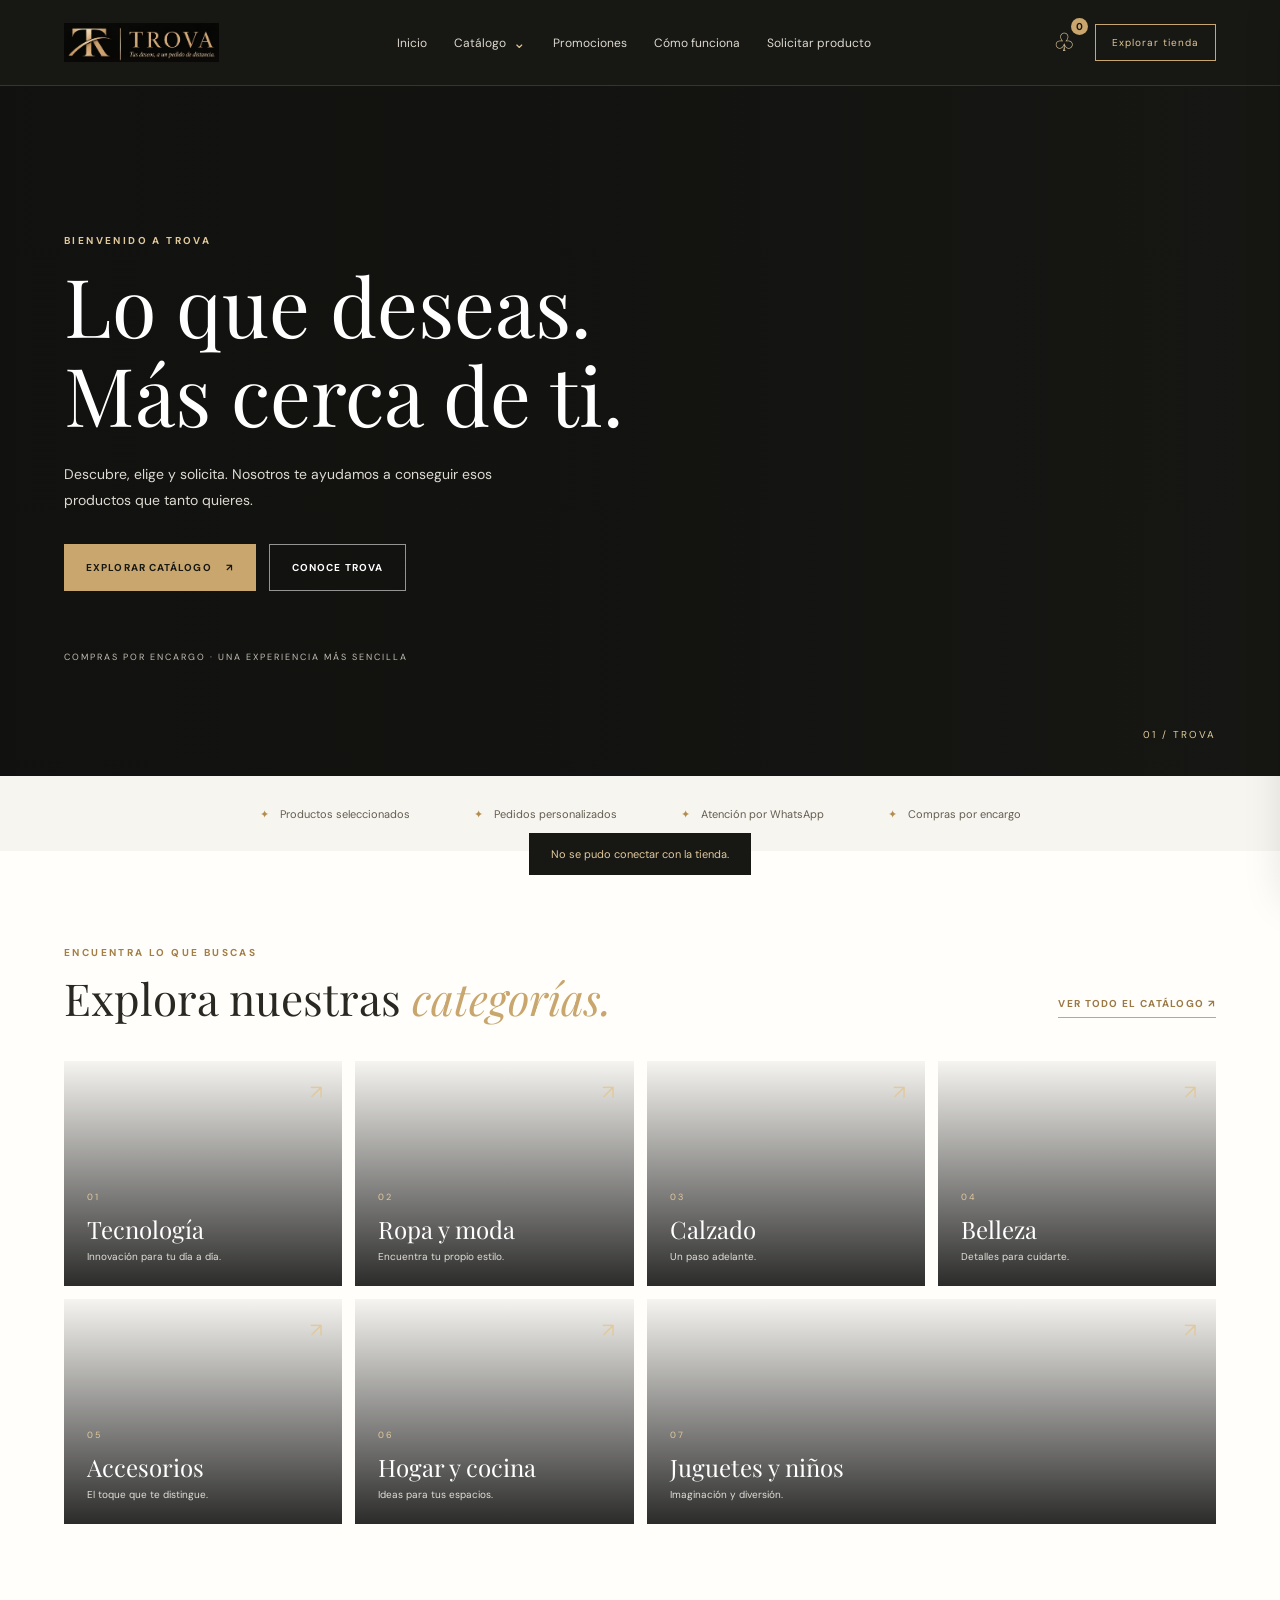
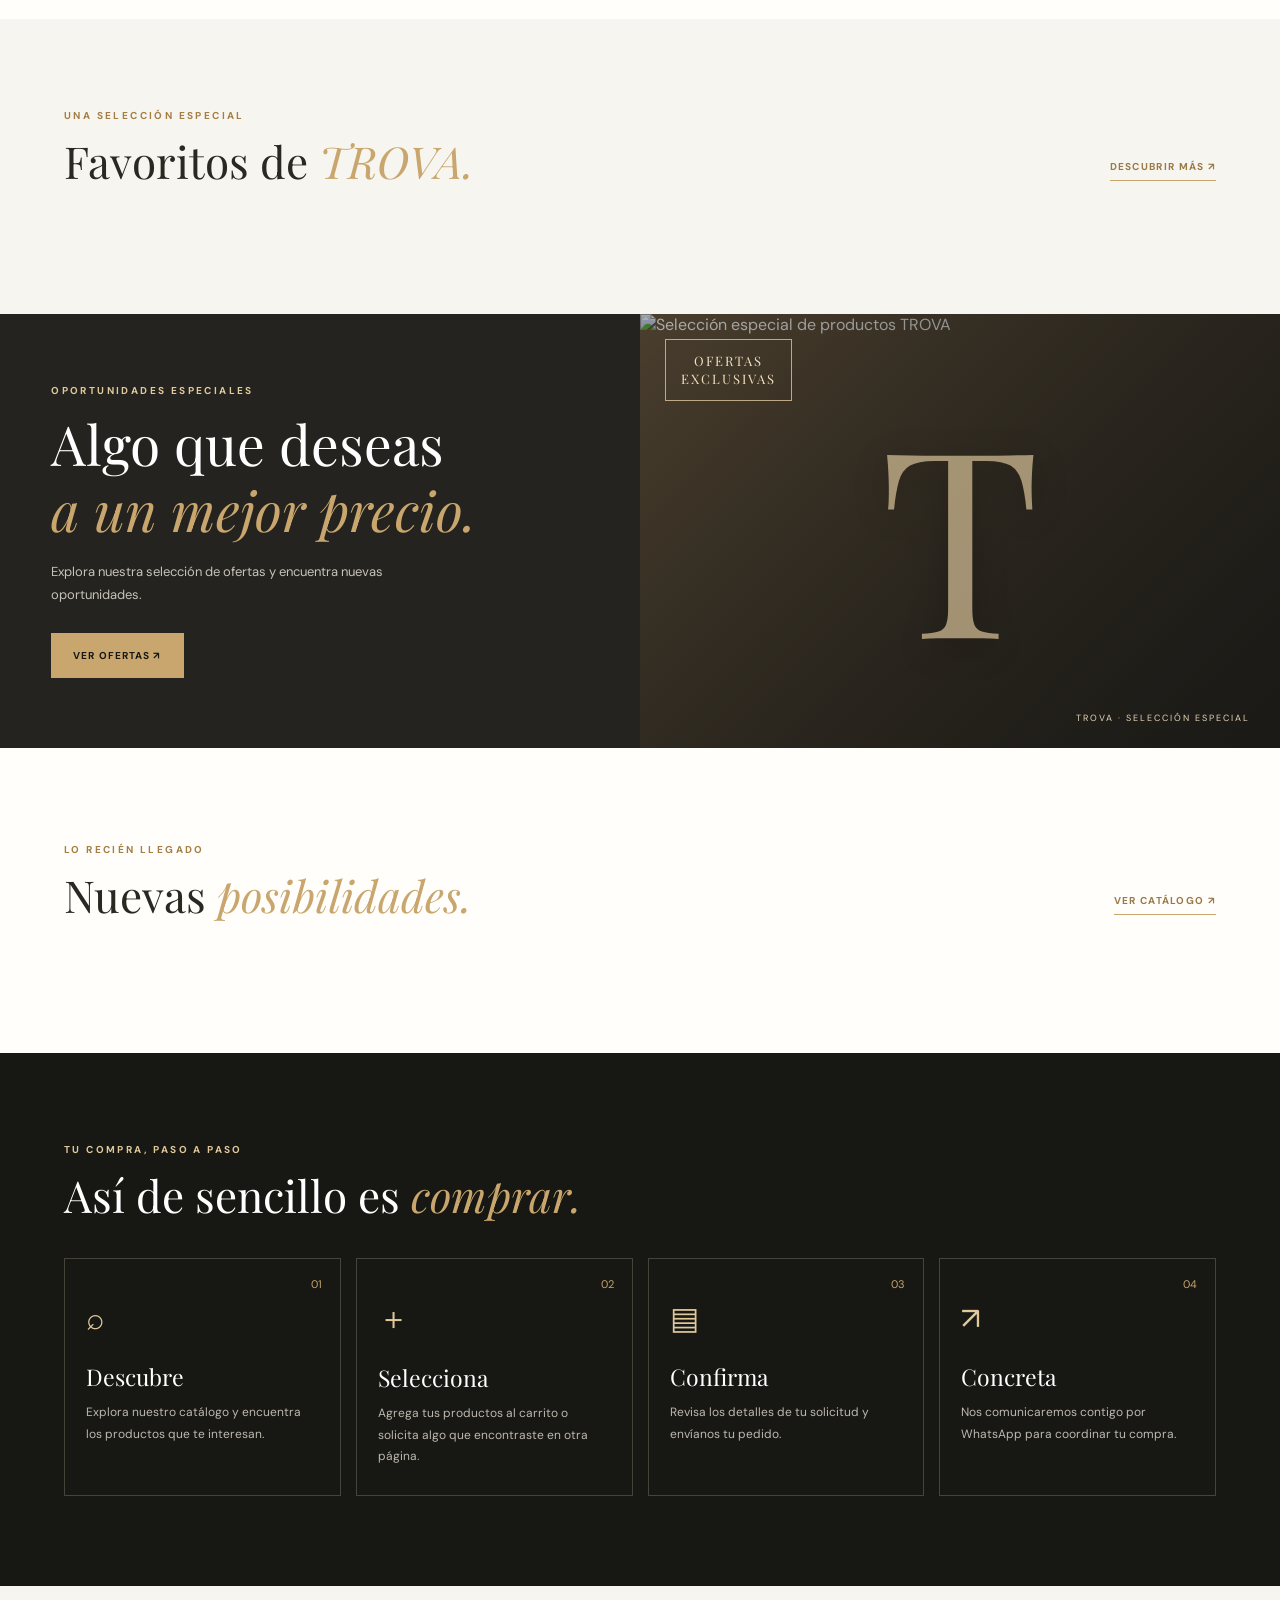
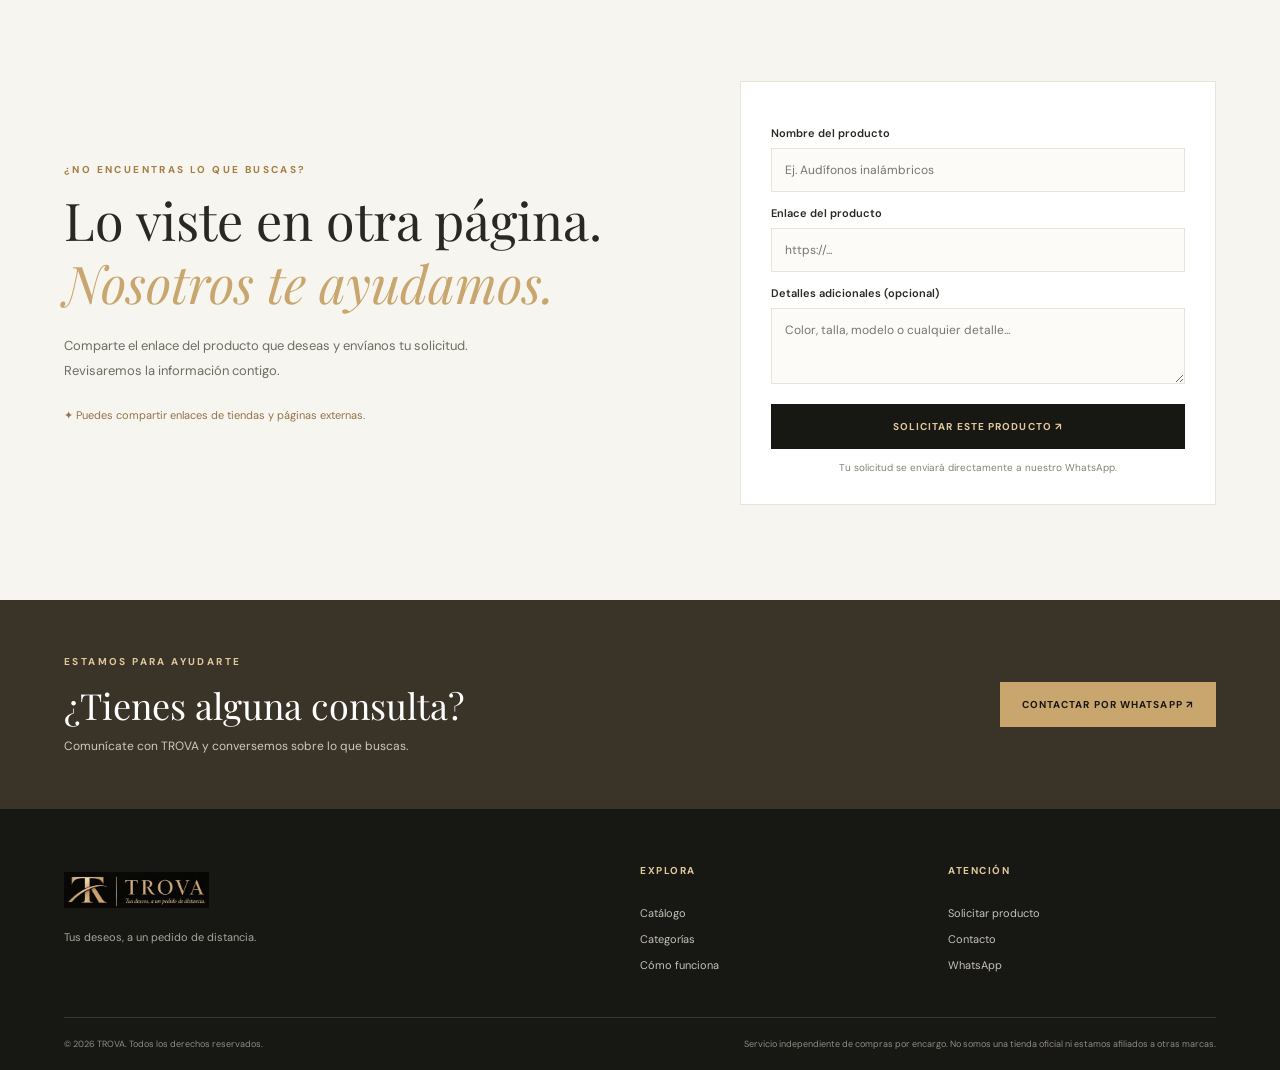
==== commit 7ee0cab4: "Add files via upload" ====
--- a/index.html
+++ b/index.html
@@ -8,7 +8,9 @@
     <meta name="description" content="Encuentra tus productos favoritos y solicita tus compras por encargo con TROVA.">
     <meta name="theme-color" content="#171714">
     <link rel="stylesheet" href="css/style.css">
-    <script src="js/main.js" defer></script>
+  <script src="https://cdn.jsdelivr.net/npm/@supabase/supabase-js@2"></script>
+<script src="js/supabase.js"></script>
+<script src="js/main.js" defer></script>
 </head>
 <body>
 
